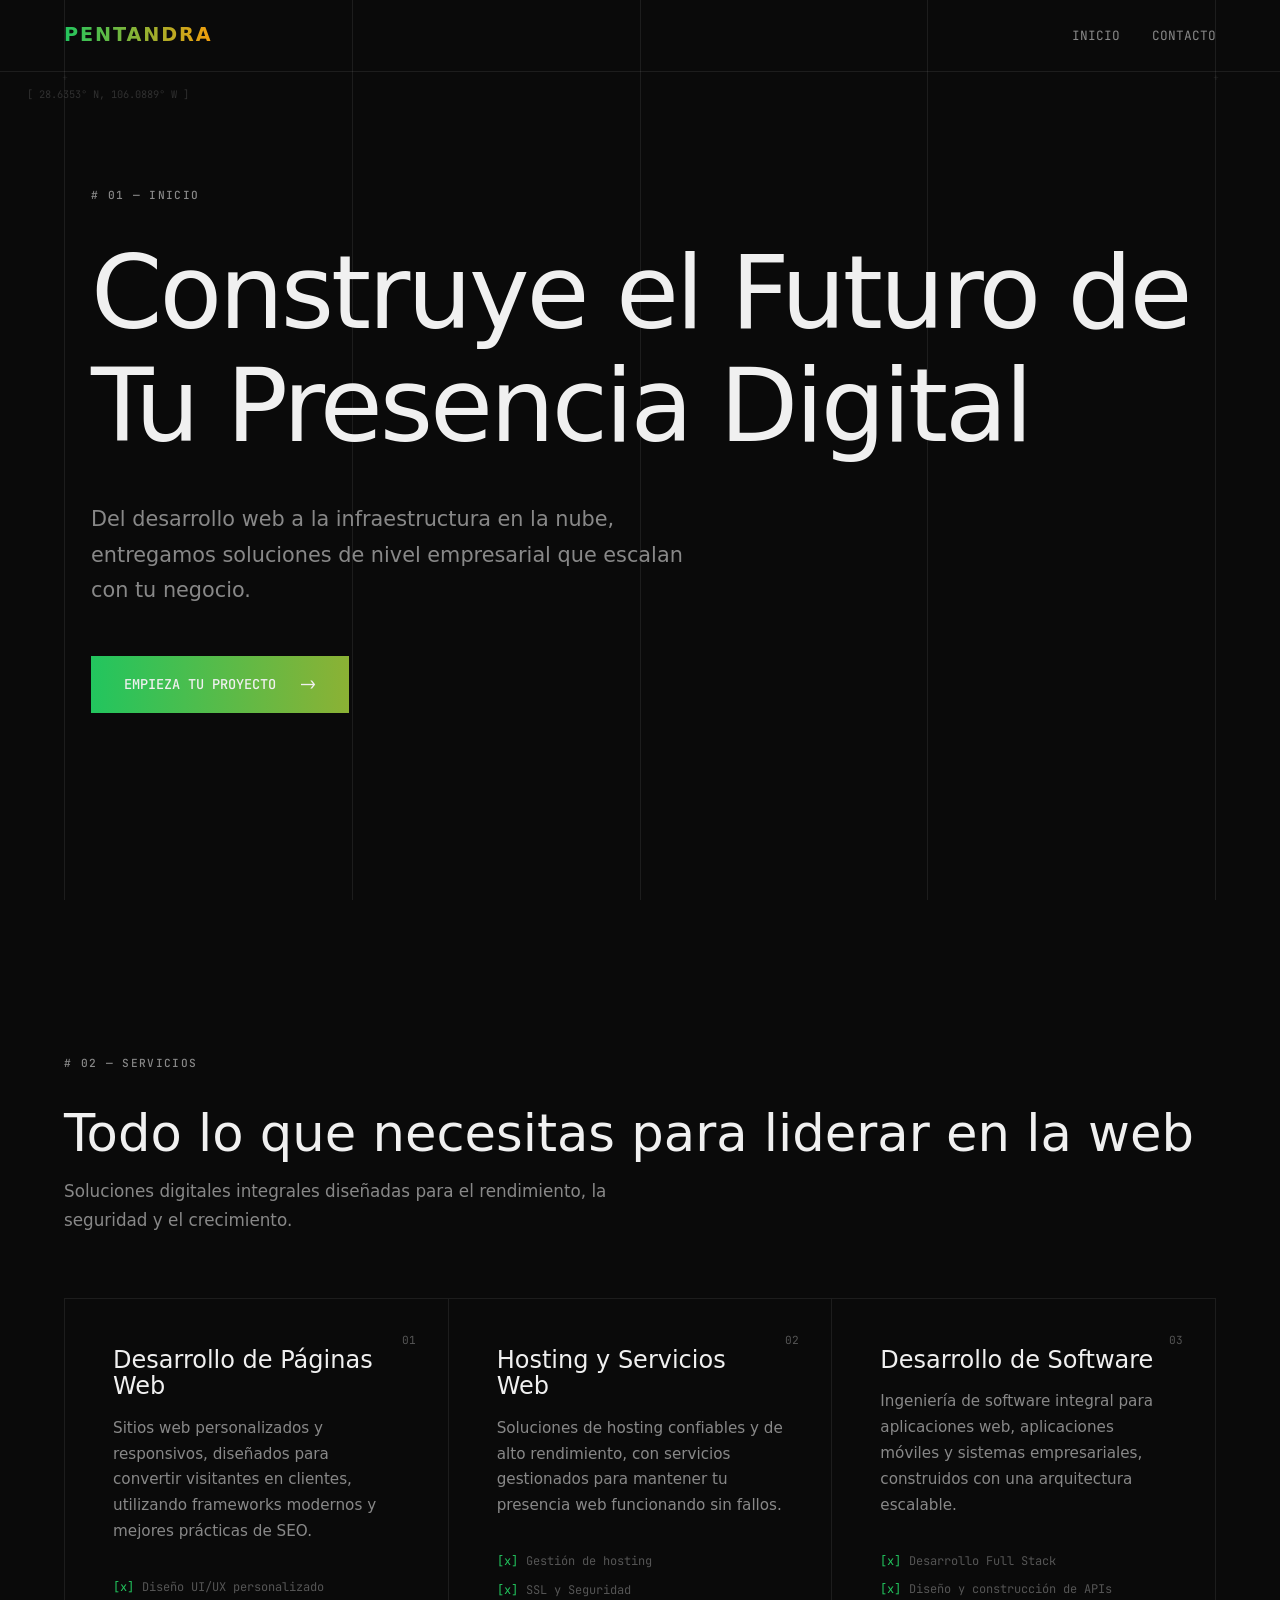
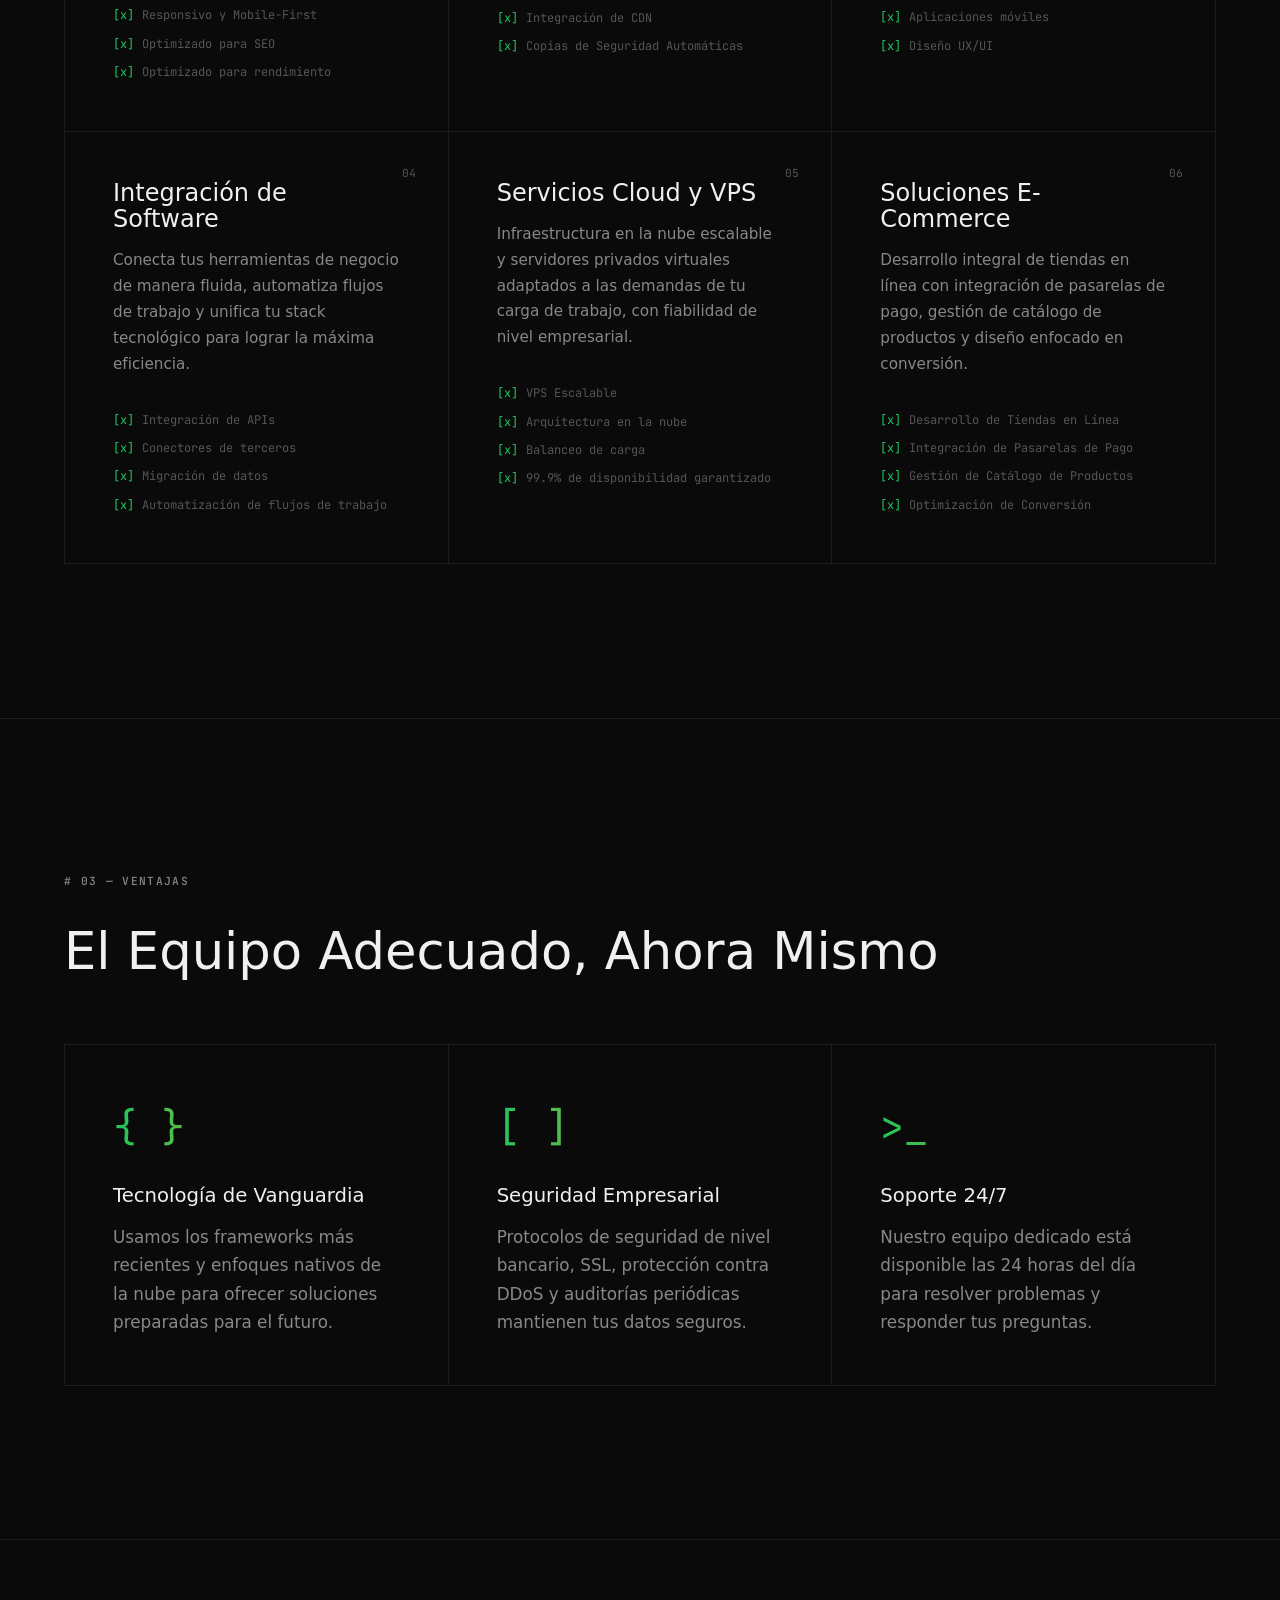
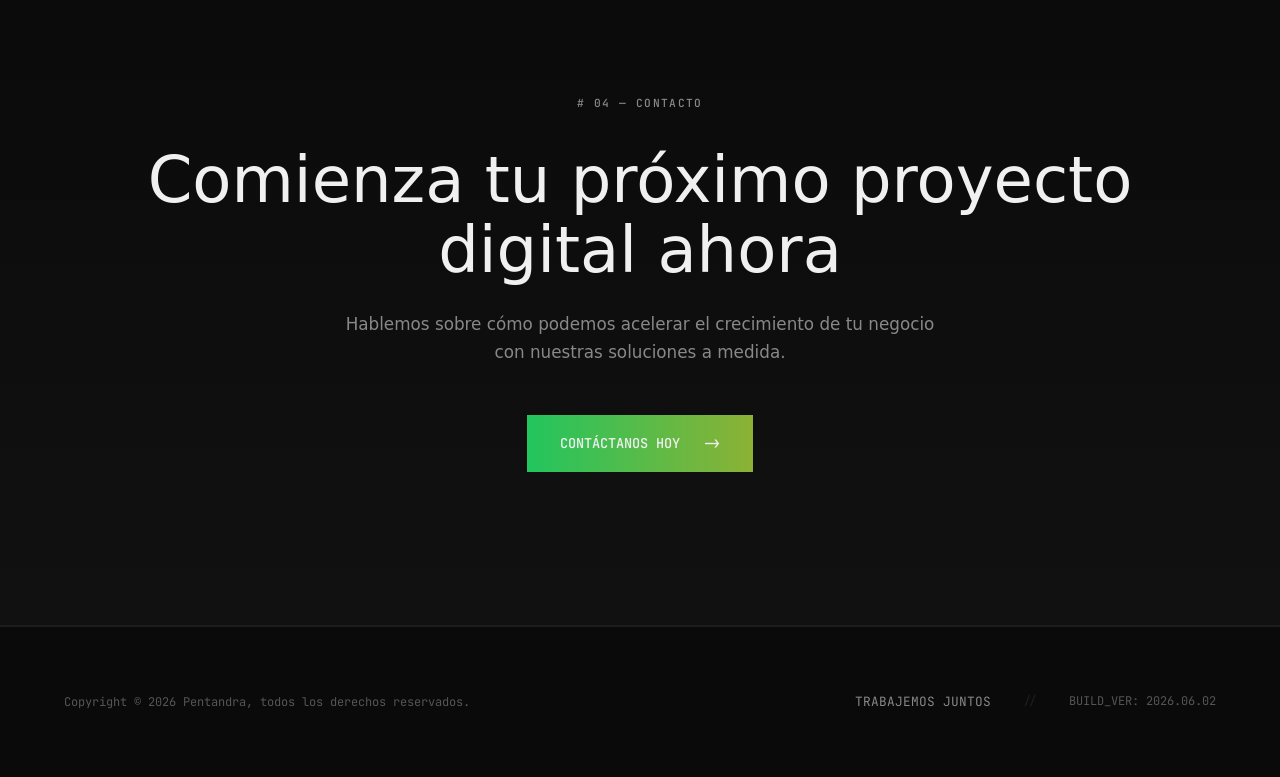
==== index.html @ 9a5f83a5 "Prueba gemini" ====
<!DOCTYPE html>
<html lang="es">
<head>
    <meta charset="UTF-8">
    <meta name="viewport" content="width=device-width, initial-scale=1.0">
    <meta name="description" content="Pentandra - Construye el futuro de tu presencia digital. Soluciones integrales de desarrollo web, hosting y servicios cloud.">
    <meta name="theme-color" content="#0a0a0a">
    <title>Pentandra | Construye el Futuro de Tu Presencia Digital</title>
    
    <!-- Preconnect to Font CDNs -->
    <link rel="preconnect" href="https://fonts.cdnfonts.com">
    <link rel="preconnect" href="https://fonts.googleapis.com">
    <link rel="preconnect" href="https://fonts.gstatic.com" crossorigin>
    
    <!-- Stylesheets -->
    <link rel="stylesheet" href="css/variables.css">
    <link rel="stylesheet" href="css/reset.css">
    <link rel="stylesheet" href="css/base.css">
    <link rel="stylesheet" href="css/layout.css">
    <link rel="stylesheet" href="css/components.css">
    <link rel="stylesheet" href="css/animations.css">
    
    <!-- Scripts -->
    <script src="js/main.js" defer></script>
</head>
<body>
    <nav class="navbar">
        <div class="container">
            <a href="index.html" class="logo text-gradient">PENTANDRA</a>
            <div class="nav-links">
                <a href="index.html" class="nav-link">Inicio</a>
                <a href="contacto.html" class="nav-link">Contacto</a>
            </div>
        </div>
    </nav>

    <main>
        <!-- HERO SECTION -->
        <section class="hero section" style="min-height: 100vh; display: flex; align-items: center; border-bottom: none; overflow: hidden;">
            <div class="grid-lines">
                <div class="grid-line-v"></div>
                <div class="grid-line-v"></div>
                <div class="grid-line-v"></div>
                <div class="grid-line-v"></div>
                <div class="grid-line-v"></div>
            </div>
            
            <div class="container" style="position: relative;">
                <!-- Decorative Coords -->
                <div class="font-mono" style="position: absolute; top: -100px; left: 0; font-size: 0.65rem; color: var(--color-text-tertiary); opacity: 0.5;">
                    [ 28.6353° N, 106.0889° W ]
                </div>

                <div data-animate>
                    <span class="eyebrow"># 01 — INICIO</span>
                    <h1 style="font-size: clamp(3rem, 8vw, 7rem); margin-bottom: 2.5rem; letter-spacing: -0.03em;">
                        Construye el Futuro de <br>Tu Presencia Digital
                    </h1>
                    <p style="font-size: clamp(1.1rem, 2vw, 1.3rem); max-width: 600px; margin-bottom: 3rem;">
                        Del desarrollo web a la infraestructura en la nube, entregamos soluciones de nivel empresarial que escalan con tu negocio.
                    </p>
                    <a href="contacto.html" class="btn btn-primary btn-animate">
                        Empieza tu proyecto &nbsp; ->
                    </a>
                </div>
            </div>

            <!-- Visual Decorative Grid Marks -->
            <div class="grid-cross" style="top: 72px; left: calc(var(--grid-padding) - 5px);"></div>
            <div class="grid-cross" style="top: 72px; right: calc(var(--grid-padding) - 5px);"></div>
        </section>

        <!-- SERVICES SECTION -->
        <section id="servicios" class="section">
            <div class="container">
                <div data-animate>
                    <span class="eyebrow"># 02 — SERVICIOS</span>
                    <div style="display: flex; flex-direction: column; gap: 1rem; margin-bottom: 4rem;">
                        <h2 style="font-size: clamp(2rem, 4vw, 3.5rem);">Todo lo que necesitas para liderar en la web</h2>
                        <p style="max-width: 600px;">Soluciones digitales integrales diseñadas para el rendimiento, la seguridad y el crecimiento.</p>
                    </div>
                </div>

                <div class="auto-grid" data-animate>
                    <!-- Service 1 -->
                    <article class="service-card">
                        <span class="service-num">01</span>
                        <h3>Desarrollo de Páginas Web</h3>
                        <p>Sitios web personalizados y responsivos, diseñados para convertir visitantes en clientes, utilizando frameworks modernos y mejores prácticas de SEO.</p>
                        <ul class="feature-list">
                            <li class="feature-item"><span>[x]</span> Diseño UI/UX personalizado</li>
                            <li class="feature-item"><span>[x]</span> Responsivo y Mobile-First</li>
                            <li class="feature-item"><span>[x]</span> Optimizado para SEO</li>
                            <li class="feature-item"><span>[x]</span> Optimizado para rendimiento</li>
                        </ul>
                    </article>

                    <!-- Service 2 -->
                    <article class="service-card">
                        <span class="service-num">02</span>
                        <h3>Hosting y Servicios Web</h3>
                        <p>Soluciones de hosting confiables y de alto rendimiento, con servicios gestionados para mantener tu presencia web funcionando sin fallos.</p>
                        <ul class="feature-list">
                            <li class="feature-item"><span>[x]</span> Gestión de hosting</li>
                            <li class="feature-item"><span>[x]</span> SSL y Seguridad</li>
                            <li class="feature-item"><span>[x]</span> Integración de CDN</li>
                            <li class="feature-item"><span>[x]</span> Copias de Seguridad Automáticas</li>
                        </ul>
                    </article>

                    <!-- Service 3 -->
                    <article class="service-card">
                        <span class="service-num">03</span>
                        <h3>Desarrollo de Software</h3>
                        <p>Ingeniería de software integral para aplicaciones web, aplicaciones móviles y sistemas empresariales, construidos con una arquitectura escalable.</p>
                        <ul class="feature-list">
                            <li class="feature-item"><span>[x]</span> Desarrollo Full Stack</li>
                            <li class="feature-item"><span>[x]</span> Diseño y construcción de APIs</li>
                            <li class="feature-item"><span>[x]</span> Aplicaciones móviles</li>
                            <li class="feature-item"><span>[x]</span> Diseño UX/UI</li>
                        </ul>
                    </article>

                    <!-- Service 4 -->
                    <article class="service-card">
                        <span class="service-num">04</span>
                        <h3>Integración de Software</h3>
                        <p>Conecta tus herramientas de negocio de manera fluida, automatiza flujos de trabajo y unifica tu stack tecnológico para lograr la máxima eficiencia.</p>
                        <ul class="feature-list">
                            <li class="feature-item"><span>[x]</span> Integración de APIs</li>
                            <li class="feature-item"><span>[x]</span> Conectores de terceros</li>
                            <li class="feature-item"><span>[x]</span> Migración de datos</li>
                            <li class="feature-item"><span>[x]</span> Automatización de flujos de trabajo</li>
                        </ul>
                    </article>

                    <!-- Service 5 -->
                    <article class="service-card">
                        <span class="service-num">05</span>
                        <h3>Servicios Cloud y VPS</h3>
                        <p>Infraestructura en la nube escalable y servidores privados virtuales adaptados a las demandas de tu carga de trabajo, con fiabilidad de nivel empresarial.</p>
                        <ul class="feature-list">
                            <li class="feature-item"><span>[x]</span> VPS Escalable</li>
                            <li class="feature-item"><span>[x]</span> Arquitectura en la nube</li>
                            <li class="feature-item"><span>[x]</span> Balanceo de carga</li>
                            <li class="feature-item"><span>[x]</span> 99.9% de disponibilidad garantizado</li>
                        </ul>
                    </article>

                    <!-- Service 6 -->
                    <article class="service-card">
                        <span class="service-num">06</span>
                        <h3>Soluciones E-Commerce</h3>
                        <p>Desarrollo integral de tiendas en línea con integración de pasarelas de pago, gestión de catálogo de productos y diseño enfocado en conversión.</p>
                        <ul class="feature-list">
                            <li class="feature-item"><span>[x]</span> Desarrollo de Tiendas en Línea</li>
                            <li class="feature-item"><span>[x]</span> Integración de Pasarelas de Pago</li>
                            <li class="feature-item"><span>[x]</span> Gestión de Catálogo de Productos</li>
                            <li class="feature-item"><span>[x]</span> Optimización de Conversión</li>
                        </ul>
                    </article>
                </div>
            </div>
        </section>

        <!-- WHY PENTANDRA SECTION -->
        <section class="section">
            <div class="container">
                <div data-animate>
                    <span class="eyebrow"># 03 — VENTAJAS</span>
                    <h2 style="font-size: clamp(2rem, 4vw, 3.5rem); margin-bottom: 4rem;">El Equipo Adecuado, Ahora Mismo</h2>
                </div>

                <div class="auto-grid" style="grid-template-columns: repeat(auto-fit, minmax(min(100%, 350px), 1fr));" data-animate>
                    <div style="padding: 3rem;">
                        <div class="font-mono text-gradient" style="font-size: 2.5rem; margin-bottom: 1.5rem;">{ }</div>
                        <h3 style="margin-bottom: 1rem;">Tecnología de Vanguardia</h3>
                        <p>Usamos los frameworks más recientes y enfoques nativos de la nube para ofrecer soluciones preparadas para el futuro.</p>
                    </div>
                    <div style="padding: 3rem;">
                        <div class="font-mono text-gradient" style="font-size: 2.5rem; margin-bottom: 1.5rem;">[ ]</div>
                        <h3 style="margin-bottom: 1rem;">Seguridad Empresarial</h3>
                        <p>Protocolos de seguridad de nivel bancario, SSL, protección contra DDoS y auditorías periódicas mantienen tus datos seguros.</p>
                    </div>
                    <div style="padding: 3rem;">
                        <div class="font-mono text-gradient" style="font-size: 2.5rem; margin-bottom: 1.5rem;">>_</div>
                        <h3 style="margin-bottom: 1rem;">Soporte 24/7</h3>
                        <p>Nuestro equipo dedicado está disponible las 24 horas del día para resolver problemas y responder tus preguntas.</p>
                    </div>
                </div>
            </div>
        </section>

        <!-- FINAL CTA SECTION -->
        <section class="section" style="text-align: center; background: linear-gradient(to bottom, var(--color-bg), var(--color-bg-secondary));">
            <div class="container">
                <div data-animate>
                    <span class="eyebrow"># 04 — CONTACTO</span>
                    <h2 style="font-size: clamp(2rem, 5vw, 4.5rem); margin-bottom: 1.5rem;">Comienza tu próximo proyecto digital ahora</h2>
                    <p style="max-width: 600px; margin: 0 auto 3rem;">Hablemos sobre cómo podemos acelerar el crecimiento de tu negocio con nuestras soluciones a medida.</p>
                    <a href="contacto.html" class="btn btn-primary btn-animate">
                        Contáctanos hoy &nbsp; ->
                    </a>
                </div>
            </div>
        </section>
    </main>

    <footer class="footer">
        <div class="container">
            <div class="footer-content">
                <div>Copyright © 2026 Pentandra, todos los derechos reservados.</div>
                <div style="display: flex; gap: 2rem;">
                    <a href="contacto.html" class="nav-link">Trabajemos Juntos</a>
                    <span class="font-mono" style="opacity: 0.3;">//</span>
                    <span class="font-mono">BUILD_VER: 2026.06.02</span>
                </div>
            </div>
        </div>
    </footer>
</body>
</html>
---- css/variables.css ----
:root {
  /* Colors */
  --color-bg: #0a0a0a;
  --color-bg-secondary: #111111;
  --color-bg-card: #0f0f0f;
  --color-border: rgba(255, 255, 255, 0.08);
  --color-border-hover: rgba(255, 255, 255, 0.15);
  --color-text: #f0f0f0;
  --color-text-secondary: #888888;
  --color-text-tertiary: #555555;
  --color-accent-start: #22c55e;
  --color-accent-end: #f59e0b;
  
  /* Typography */
  --font-sans: 'Everett', ui-sans-serif, system-ui, sans-serif;
  --font-mono: 'JetBrains Mono', 'Courier New', monospace;
  
  /* Spacing */
  --space-section: clamp(80px, 12vw, 160px);
  --space-gap: clamp(16px, 3vw, 32px);
  
  /* Grid */
  --grid-line: 1px solid var(--color-border);
  --grid-max: 1280px;
  --grid-padding: clamp(20px, 5vw, 80px);
  
  /* Transitions */
  --transition-fast: 150ms ease;
  --transition-base: 300ms ease;

  /* Z-index */
  --z-nav: 1000;
  --z-overlay: 100;
}
---- css/base.css ----
@import url('https://fonts.cdnfonts.com/css/everett');
@import url('https://fonts.googleapis.com/css2?family=JetBrains+Mono:wght@400;500&display=swap');

body {
  background-color: var(--color-bg);
  color: var(--color-text);
  font-family: var(--font-sans);
  font-size: clamp(0.9rem, 1.5vw, 1.05rem);
  line-height: 1.7;
  overflow-x: hidden;
}

h1, h2, h3, h4 {
  color: var(--color-text);
  font-weight: 500;
  line-height: 1.1;
}

p {
  color: var(--color-text-secondary);
}

.font-mono {
  font-family: var(--font-mono);
}

.text-gradient {
  background: linear-gradient(to right, var(--color-accent-start), var(--color-accent-end));
  -webkit-background-clip: text;
  -webkit-text-fill-color: transparent;
  background-clip: text;
}

/* Custom Selection */
::selection {
  background-color: var(--color-accent-start);
  color: var(--color-bg);
}

/* Scrollbar */
::-webkit-scrollbar {
  width: 6px;
}

::-webkit-scrollbar-track {
  background: var(--color-bg);
}

::-webkit-scrollbar-thumb {
  background: var(--color-border);
}

::-webkit-scrollbar-thumb:hover {
  background: var(--color-text-tertiary);
}
---- css/layout.css ----
.container {
  max-width: var(--grid-max);
  margin: 0 auto;
  padding: 0 var(--grid-padding);
  position: relative;
}

.section {
  padding: var(--space-section) 0;
  border-bottom: var(--grid-line);
}

/* Grid System */
.grid-lines {
  position: absolute;
  top: 0;
  left: 0;
  right: 0;
  bottom: 0;
  pointer-events: none;
  z-index: -1;
  display: flex;
  justify-content: space-between;
  padding: 0 var(--grid-padding);
}

.grid-line-v {
  width: 1px;
  height: 100%;
  background: var(--color-border);
}

.grid-cross {
  position: absolute;
  width: 11px;
  height: 11px;
  color: var(--color-border);
  font-family: var(--font-mono);
  font-size: 10px;
  display: flex;
  align-items: center;
  justify-content: center;
}

.grid-cross::before {
  content: '+';
}

/* Utility Layouts */
.flex-between {
  display: flex;
  justify-content: space-between;
  align-items: center;
}

.stack {
  display: flex;
  flex-direction: column;
}

.eyebrow {
  display: block;
  font-family: var(--font-mono);
  font-size: 0.7rem;
  font-weight: 500;
  letter-spacing: 0.12em;
  text-transform: uppercase;
  color: var(--color-text-secondary);
  margin-bottom: 2rem;
}

/* Responsive Grid Helpers */
.auto-grid {
  display: grid;
  grid-template-columns: repeat(auto-fit, minmax(min(100%, 300px), 1fr));
  border-left: var(--grid-line);
  border-top: var(--grid-line);
}

.auto-grid > * {
  border-right: var(--grid-line);
  border-bottom: var(--grid-line);
}
---- css/components.css ----
/* Navbar */
.navbar {
  position: fixed;
  top: 0;
  left: 0;
  right: 0;
  height: 72px;
  z-index: var(--z-nav);
  border-bottom: var(--grid-line);
  transition: var(--transition-base);
}

.navbar.scrolled {
  background: rgba(10, 10, 10, 0.85);
  backdrop-filter: blur(16px);
  -webkit-backdrop-filter: blur(16px);
  height: 64px;
}

.navbar .container {
  height: 100%;
  display: flex;
  justify-content: space-between;
  align-items: center;
}

.logo {
  font-family: var(--font-sans);
  font-weight: 700;
  letter-spacing: 0.1em;
  font-size: 1.2rem;
}

.nav-links {
  display: flex;
  gap: 2rem;
}

.nav-link {
  font-family: var(--font-mono);
  font-size: 0.8rem;
  text-transform: uppercase;
  color: var(--color-text-secondary);
  transition: var(--transition-fast);
}

.nav-link:hover {
  color: var(--color-text);
}

/* Buttons */
.btn {
  display: inline-flex;
  align-items: center;
  justify-content: center;
  padding: 1rem 2rem;
  font-family: var(--font-mono);
  font-size: 0.85rem;
  font-weight: 500;
  text-transform: uppercase;
  transition: var(--transition-base);
  position: relative;
  z-index: 1;
}

.btn-primary {
  color: var(--color-text);
  background: var(--color-bg);
  border: 1px solid transparent;
}

.btn-primary::before {
  content: '';
  position: absolute;
  inset: -1px;
  background: linear-gradient(to right, var(--color-accent-start), var(--color-accent-end));
  z-index: -1;
  transition: opacity var(--transition-base);
}

.btn-primary:hover::before {
  opacity: 0.8;
}

/* Service Cards */
.service-card {
  padding: 3rem;
  position: relative;
  transition: var(--transition-base);
  background: var(--color-bg);
}

.service-card:hover {
  background: var(--color-bg-card);
  transform: translateY(-4px);
  border-color: var(--color-border-hover);
}

.service-num {
  position: absolute;
  top: 2rem;
  right: 2rem;
  font-family: var(--font-mono);
  font-size: 0.7rem;
  color: var(--color-text-tertiary);
}

.service-card h3 {
  margin-bottom: 1rem;
  font-size: 1.5rem;
}

.service-card p {
  margin-bottom: 2rem;
  font-size: 0.95rem;
}

.feature-list {
  display: flex;
  flex-direction: column;
  gap: 0.5rem;
}

.feature-item {
  font-family: var(--font-mono);
  font-size: 0.75rem;
  color: var(--color-text-tertiary);
  display: flex;
  gap: 0.5rem;
}

.feature-item span {
  color: var(--color-accent-start);
}

/* Form Elements */
.form-group {
  margin-bottom: 2rem;
}

.form-label {
  display: block;
  font-family: var(--font-mono);
  font-size: 0.7rem;
  text-transform: uppercase;
  color: var(--color-text-tertiary);
  margin-bottom: 0.75rem;
}

.form-control {
  width: 100%;
  padding: 1rem;
  background: transparent;
  border: var(--grid-line);
  color: var(--color-text);
  transition: var(--transition-base);
}

.form-control:focus {
  outline: none;
  border-color: var(--color-accent-start);
}

textarea.form-control {
  min-height: 150px;
  resize: vertical;
}

/* Footer */
.footer {
  padding: 4rem 0;
  border-top: var(--grid-line);
}

.footer-content {
  display: flex;
  justify-content: space-between;
  align-items: center;
  font-family: var(--font-mono);
  font-size: 0.75rem;
  color: var(--color-text-tertiary);
}

@media (max-width: 768px) {
  .navbar { height: 60px; }
  .nav-links { gap: 1rem; }
  .service-card { padding: 2rem; }
  .footer-content { flex-direction: column; gap: 1rem; text-align: center; }
}
---- css/animations.css ----
[data-animate] {
  opacity: 0;
  transform: translateY(20px);
  transition: opacity 0.8s cubic-bezier(0.16, 1, 0.3, 1), transform 0.8s cubic-bezier(0.16, 1, 0.3, 1);
  will-change: opacity, transform;
}

[data-animate].is-visible {
  opacity: 1;
  transform: translateY(0);
}

/* Stagger Delays */
[data-delay="1"] { transition-delay: 0.1s; }
[data-delay="2"] { transition-delay: 0.2s; }
[data-delay="3"] { transition-delay: 0.3s; }
[data-delay="4"] { transition-delay: 0.4s; }
[data-delay="5"] { transition-delay: 0.5s; }
[data-delay="6"] { transition-delay: 0.6s; }

/* Gradient Button Animation */
@keyframes gradient-move {
  0% { background-position: 0% 50%; }
  50% { background-position: 100% 50%; }
  100% { background-position: 0% 50%; }
}

.btn-animate::before {
  background-size: 200% 200%;
  animation: gradient-move 5s linear infinite;
}

/* Hover reveal effect */
.reveal-text {
  overflow: hidden;
}

.reveal-text span {
  display: inline-block;
  transform: translateY(100%);
  transition: transform 0.8s cubic-bezier(0.16, 1, 0.3, 1);
}

.is-visible .reveal-text span {
  transform: translateY(0);
}
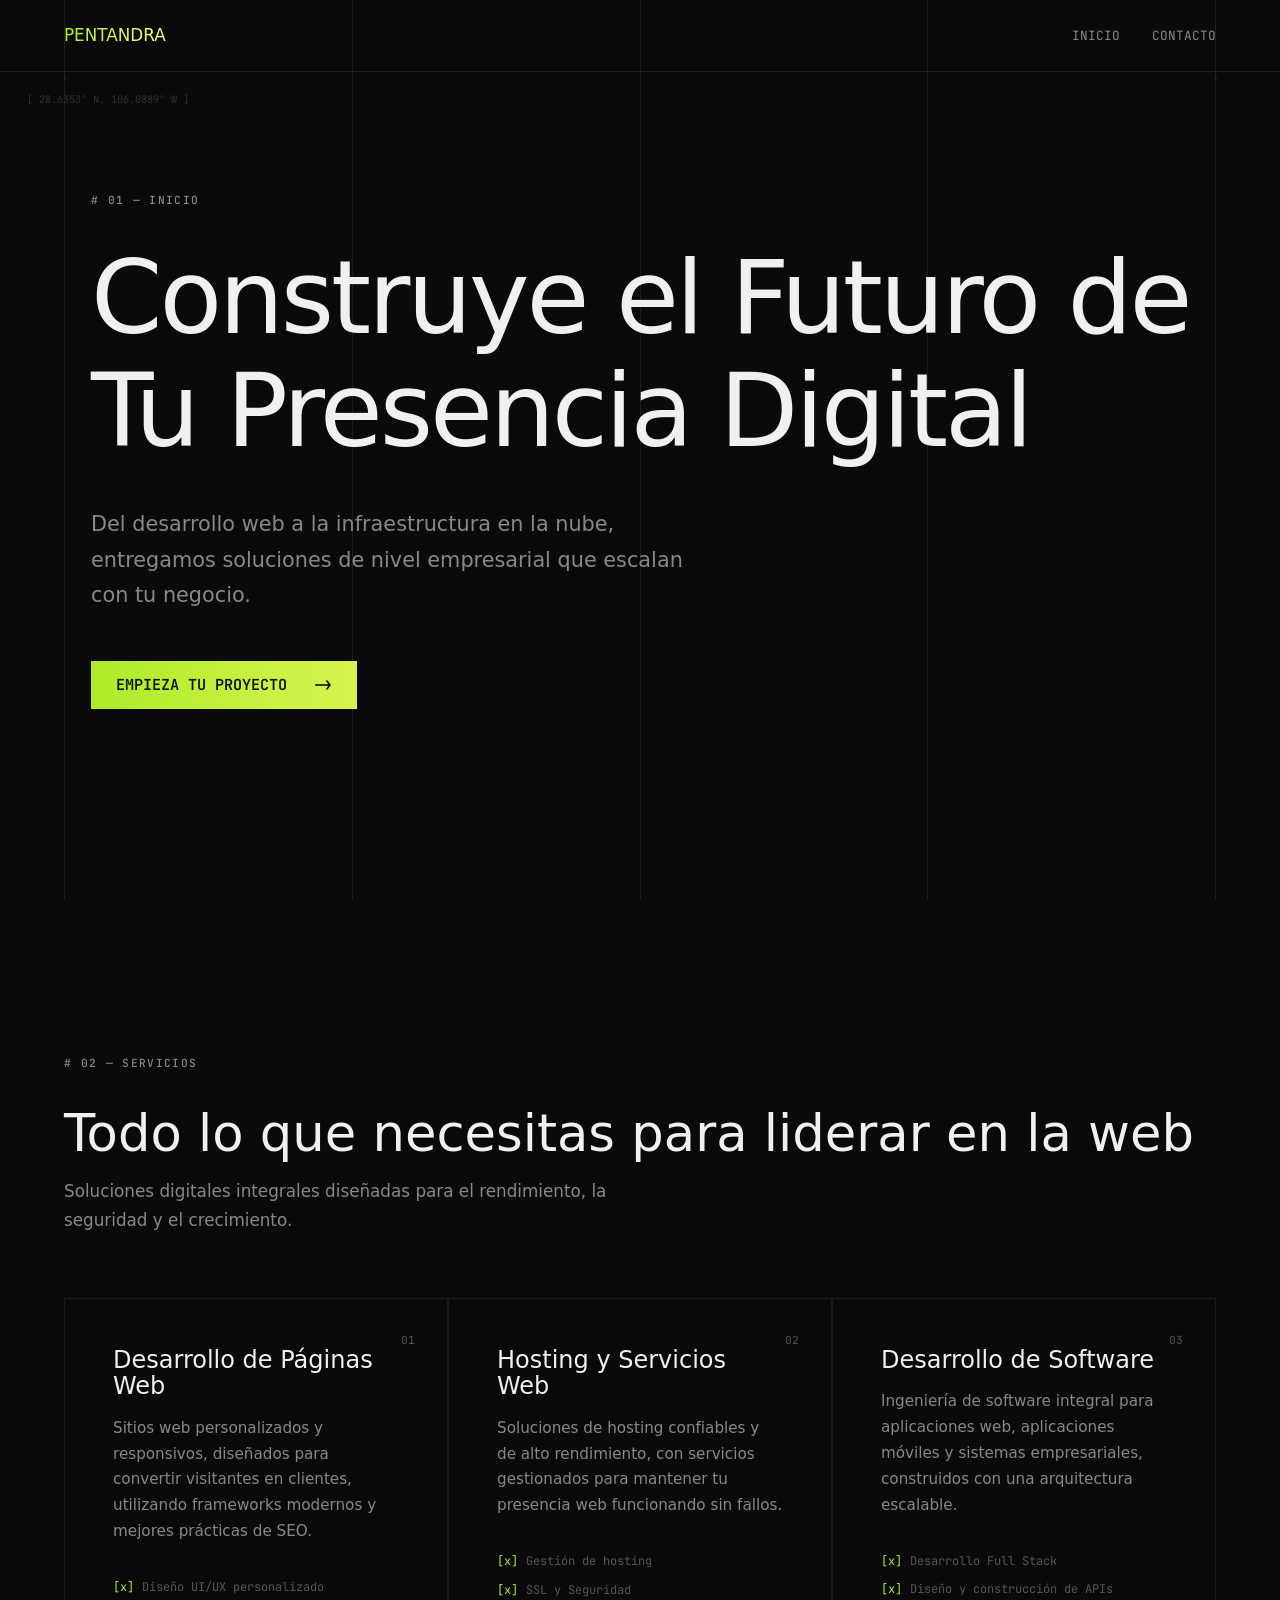
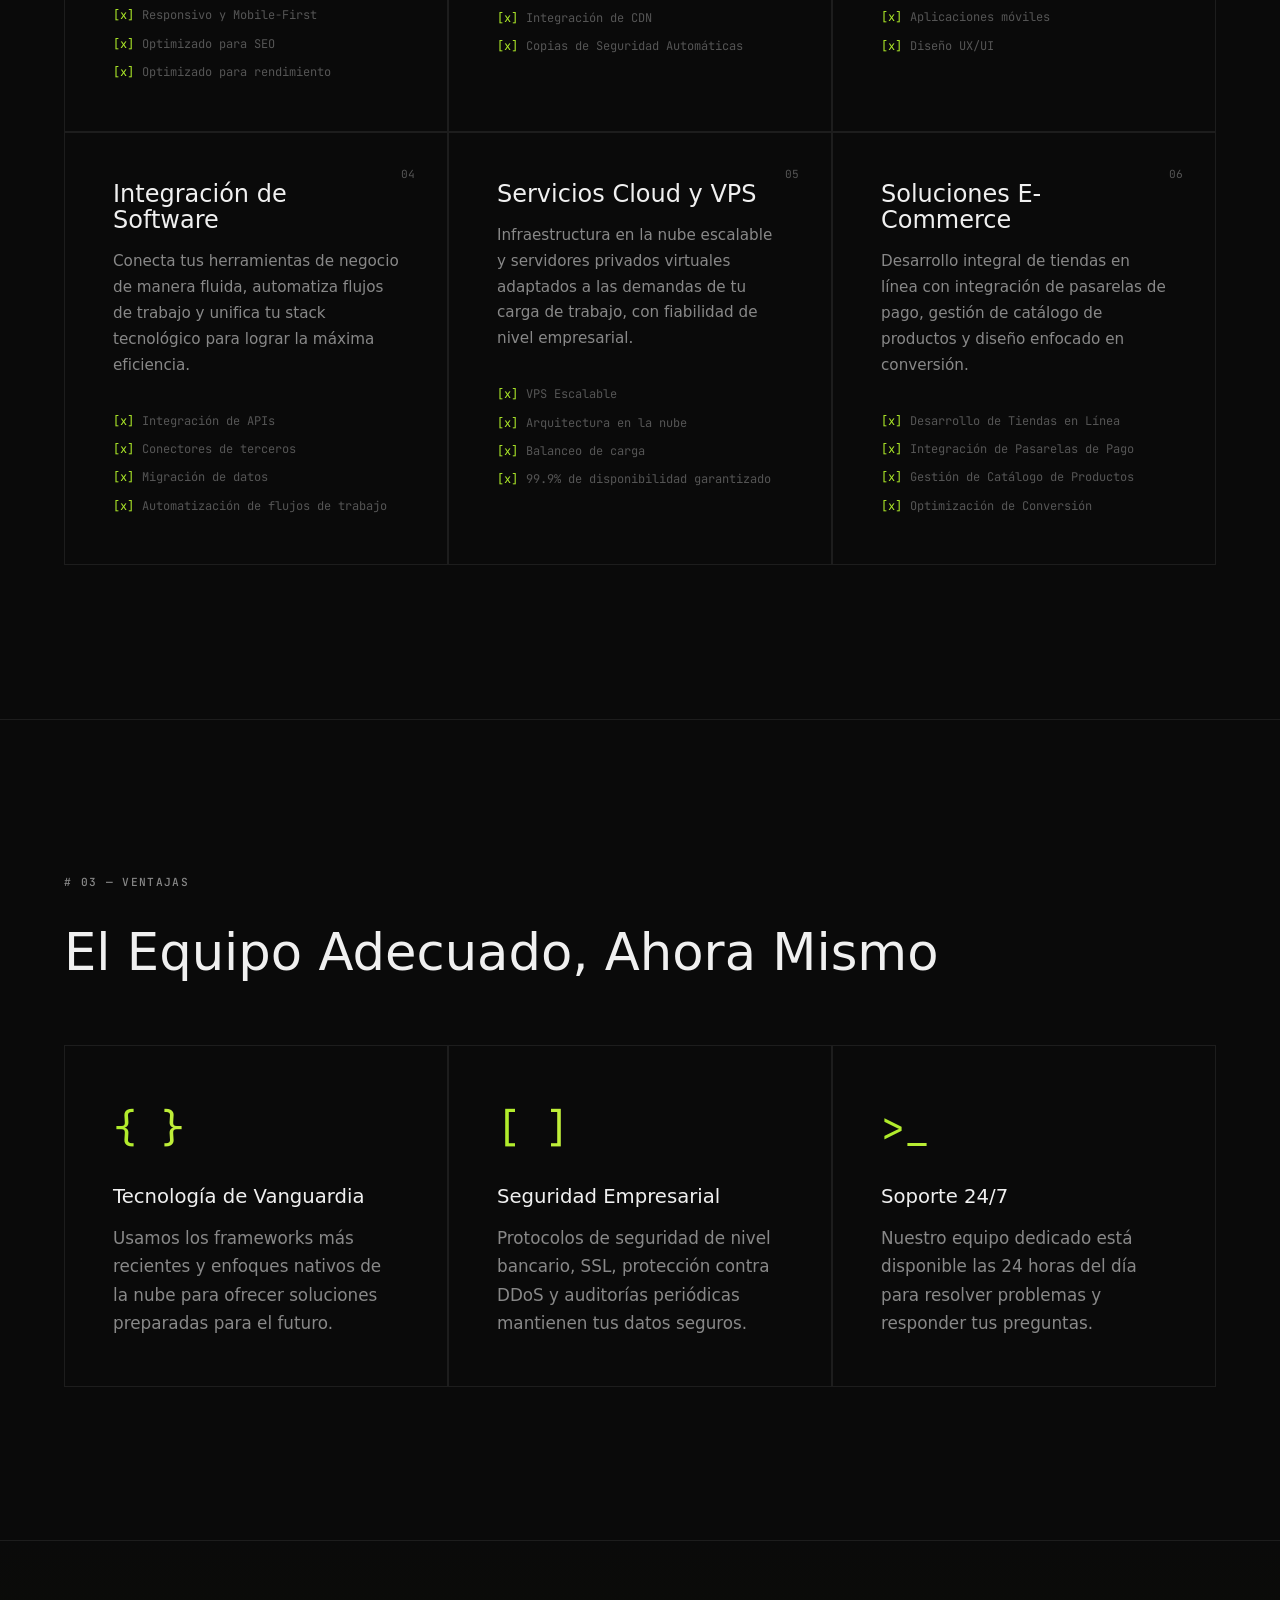
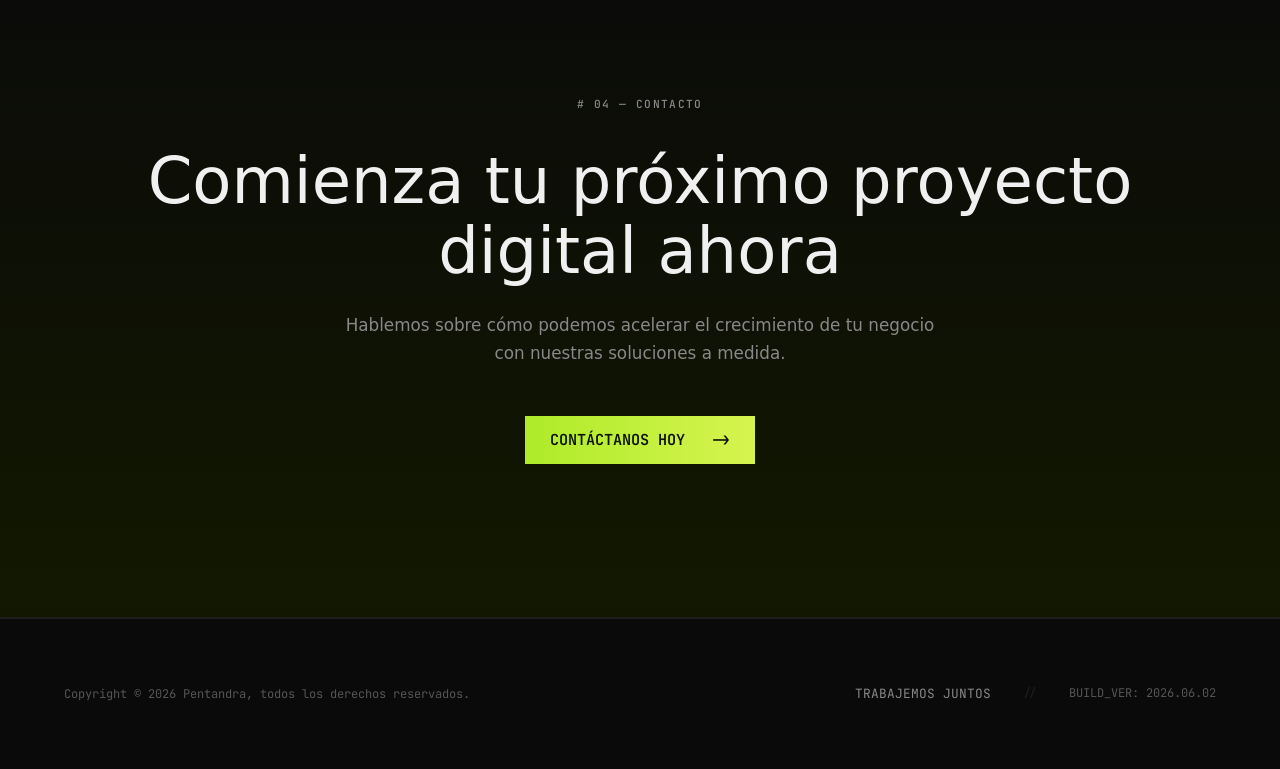
==== commit 50b30e81: "Primeros cambios y correcciones" ====
--- a/index.html
+++ b/index.html
@@ -4,9 +4,13 @@
     <meta charset="UTF-8">
     <meta name="viewport" content="width=device-width, initial-scale=1.0">
     <meta name="description" content="Pentandra - Construye el futuro de tu presencia digital. Soluciones integrales de desarrollo web, hosting y servicios cloud.">
-    <meta name="theme-color" content="#0a0a0a">
+    <meta name="theme-color" content="#0E1400">
     <title>Pentandra | Construye el Futuro de Tu Presencia Digital</title>
     
+    <!-- Favicons -->
+    <link rel="icon" type="image/png" href="images/favicon.png">
+    <link rel="icon" type="image/x-icon" href="images/favicon.ico">
+
     <!-- Preconnect to Font CDNs -->
     <link rel="preconnect" href="https://fonts.cdnfonts.com">
     <link rel="preconnect" href="https://fonts.googleapis.com">
--- a/css/variables.css
+++ b/css/variables.css
@@ -1,15 +1,15 @@
 :root {
   /* Colors */
   --color-bg: #0a0a0a;
-  --color-bg-secondary: #111111;
-  --color-bg-card: #0f0f0f;
+  --color-bg-secondary: #121800;
+  --color-bg-card: #181818;
   --color-border: rgba(255, 255, 255, 0.08);
   --color-border-hover: rgba(255, 255, 255, 0.15);
   --color-text: #f0f0f0;
   --color-text-secondary: #888888;
   --color-text-tertiary: #555555;
-  --color-accent-start: #22c55e;
-  --color-accent-end: #f59e0b;
+  --color-accent-start: #AEEB29;
+  --color-accent-end: #FFFD75;
   
   /* Typography */
   --font-sans: 'Everett', ui-sans-serif, system-ui, sans-serif;
--- a/css/layout.css
+++ b/css/layout.css
@@ -73,11 +73,11 @@
 .auto-grid {
   display: grid;
   grid-template-columns: repeat(auto-fit, minmax(min(100%, 300px), 1fr));
-  border-left: var(--grid-line);
-  border-top: var(--grid-line);
 }
 
 .auto-grid > * {
   border-right: var(--grid-line);
   border-bottom: var(--grid-line);
+  border-top: var(--grid-line);
+  border-left: var(--grid-line);
 }
--- a/css/components.css
+++ b/css/components.css
@@ -24,11 +24,10 @@
   align-items: center;
 }
 
-.logo {
-  font-family: var(--font-sans);
-  font-weight: 700;
-  letter-spacing: 0.1em;
-  font-size: 1.2rem;
+.navbar__logo-img {
+  height: 36px;
+  width: auto;
+  display: block;
 }
 
 .nav-links {
@@ -53,9 +52,9 @@
   display: inline-flex;
   align-items: center;
   justify-content: center;
-  padding: 1rem 2rem;
-  font-family: var(--font-mono);
-  font-size: 0.85rem;
+  padding: 10px 24px;
+  font-family: var(--font-mono);
+  font-size: 0.95rem;
   font-weight: 500;
   text-transform: uppercase;
   transition: var(--transition-base);
@@ -64,7 +63,8 @@
 }
 
 .btn-primary {
-  color: var(--color-text);
+  color: #0E1400;
+  font-weight: 600;
   background: var(--color-bg);
   border: 1px solid transparent;
 }
@@ -96,6 +96,17 @@
   border-color: var(--color-border-hover);
 }
 
+/* Advantage Cards */
+.advantage-card {
+  padding: 3rem;
+  border: 1px solid var(--color-border);
+  transition: var(--transition-base);
+}
+
+.advantage-card:hover {
+  border-color: var(--color-border-hover);
+}
+
 .service-num {
   position: absolute;
   top: 2rem;
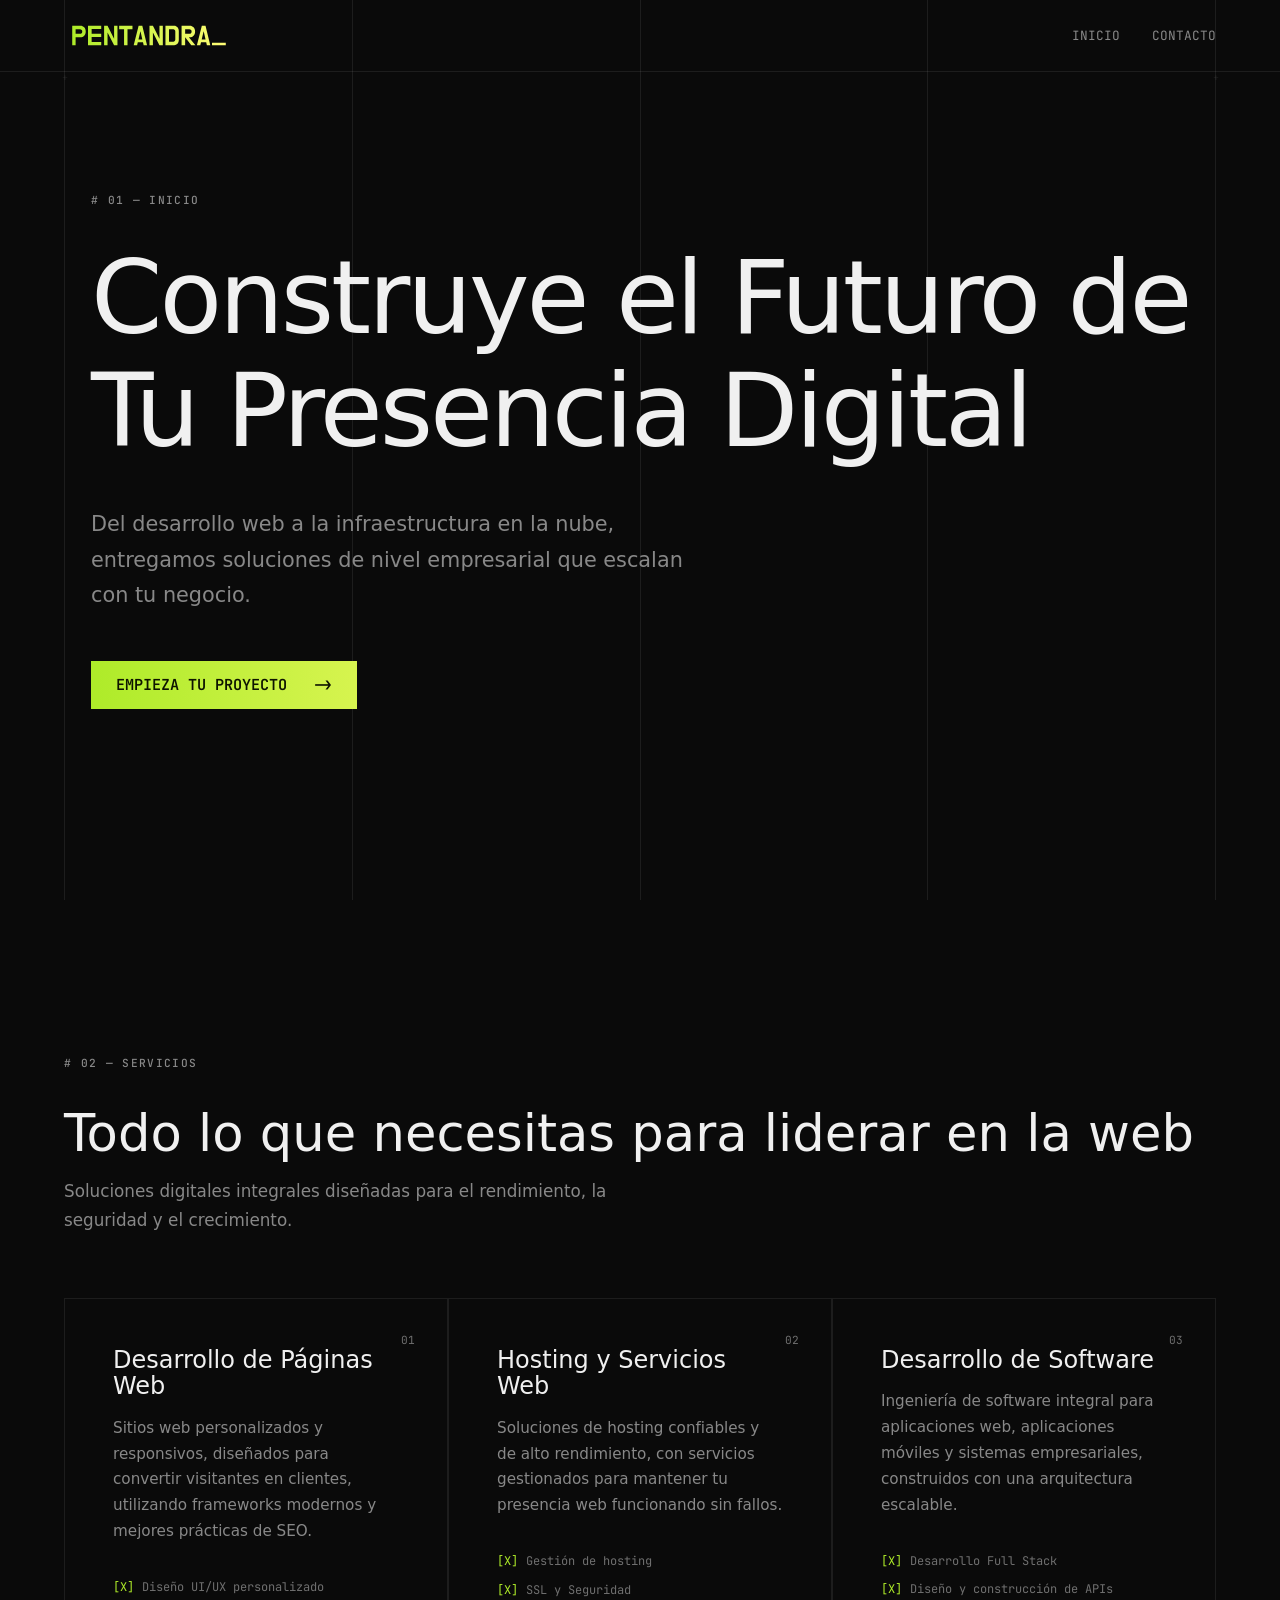
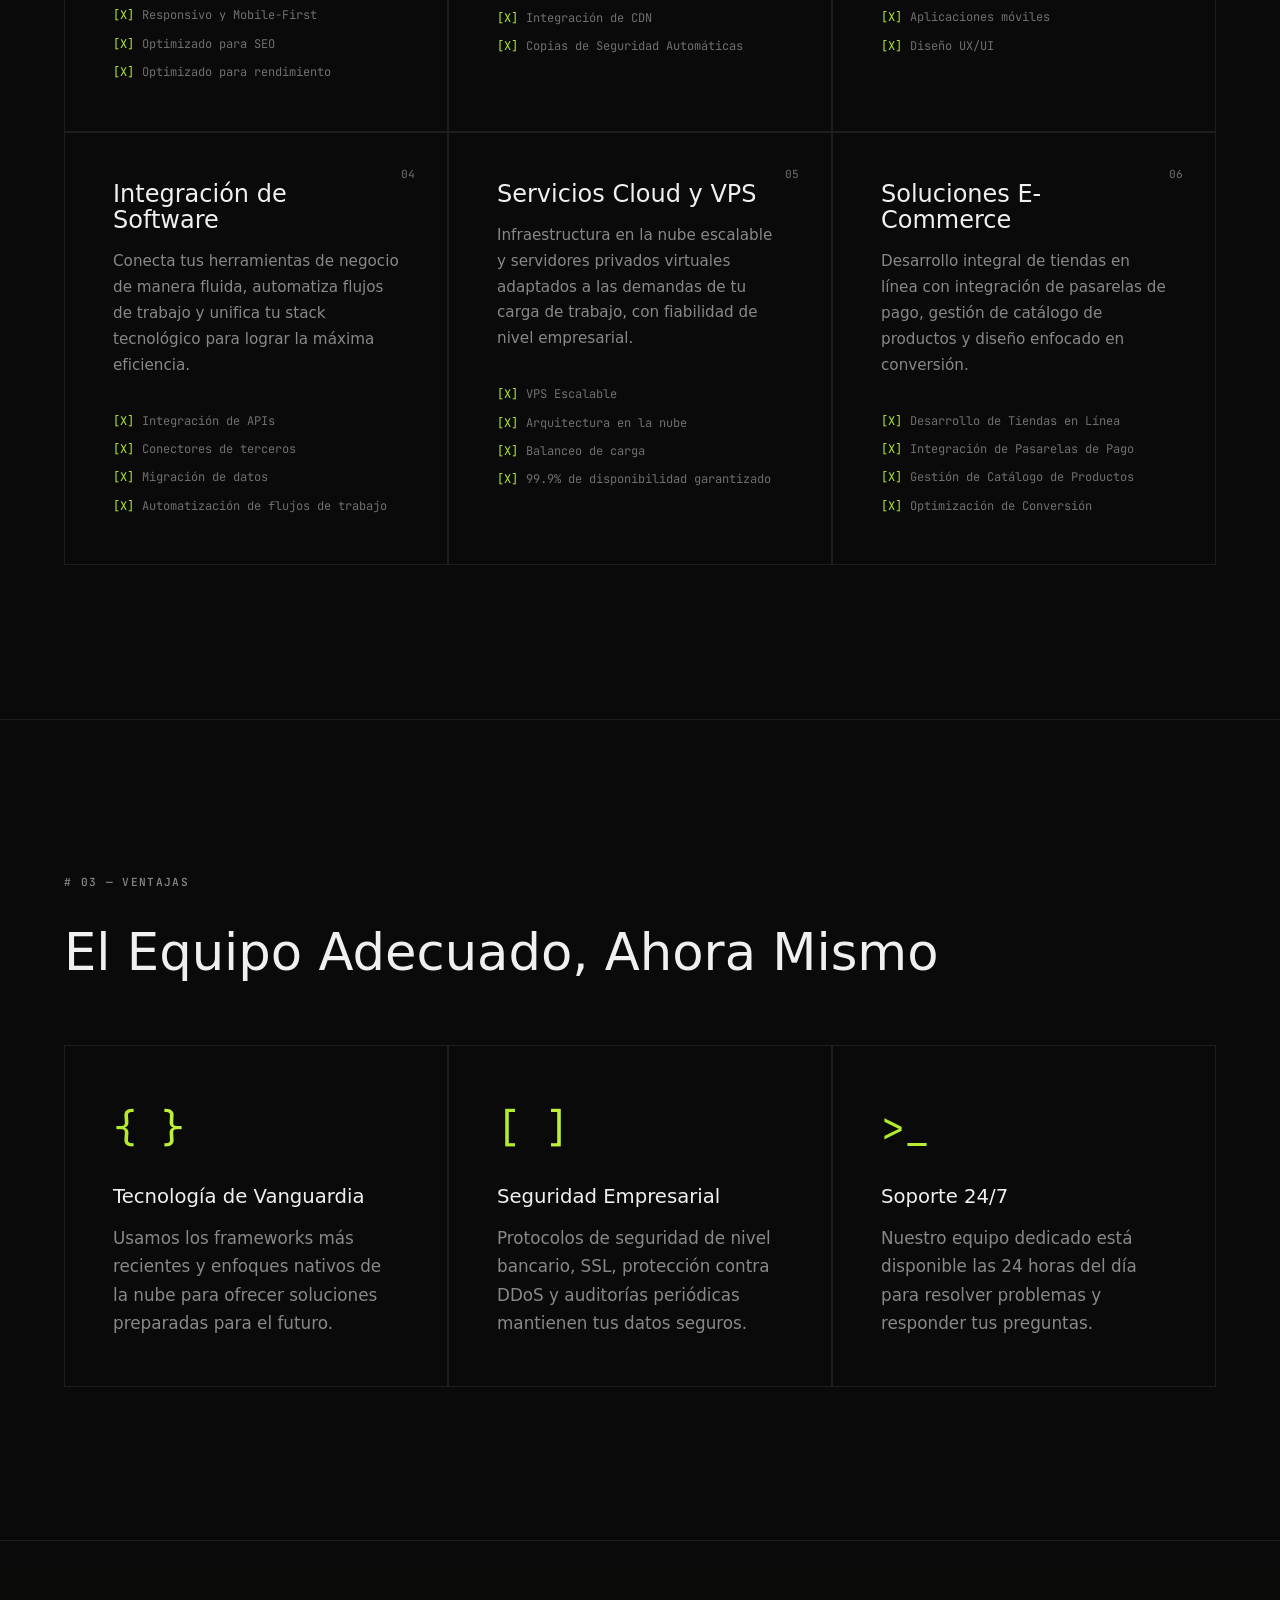
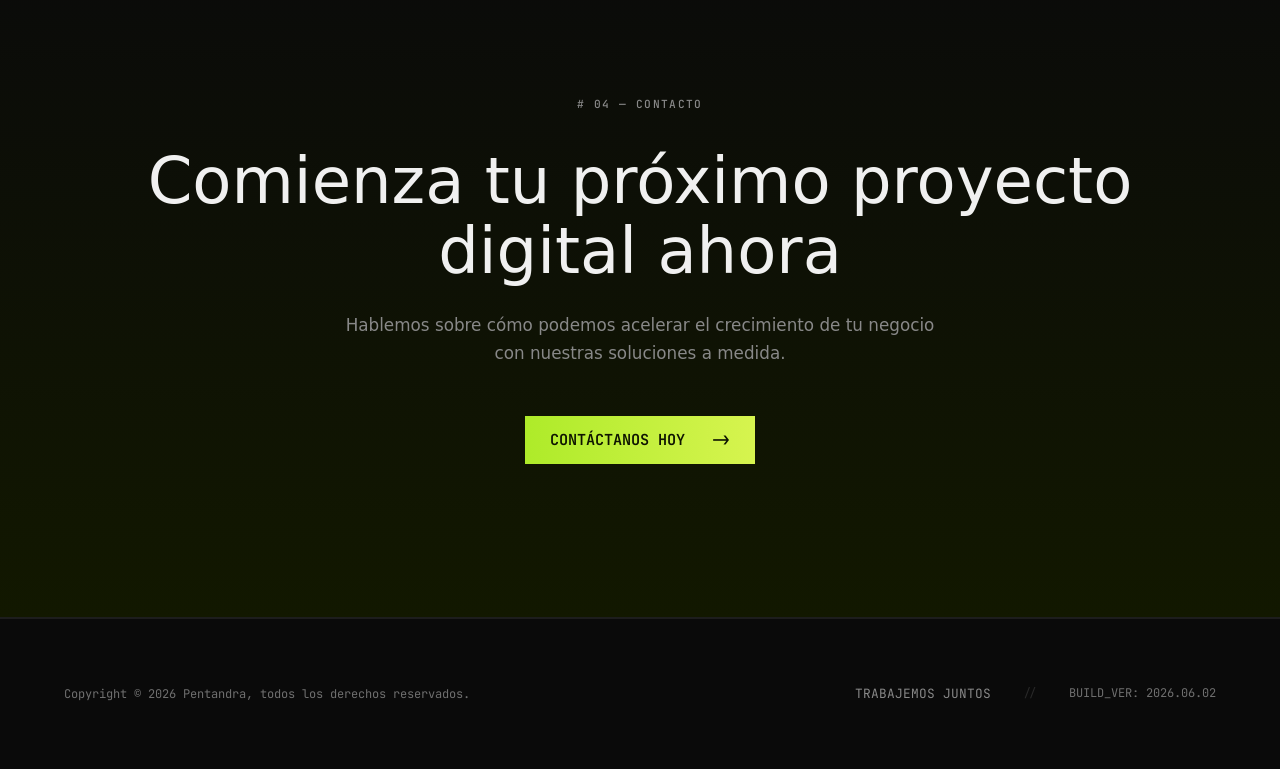
==== commit cc189890: "Ajustes diseño header y forms" ====
--- a/index.html
+++ b/index.html
@@ -5,11 +5,12 @@
     <meta name="viewport" content="width=device-width, initial-scale=1.0">
     <meta name="description" content="Pentandra - Construye el futuro de tu presencia digital. Soluciones integrales de desarrollo web, hosting y servicios cloud.">
     <meta name="theme-color" content="#0E1400">
-    <title>Pentandra | Construye el Futuro de Tu Presencia Digital</title>
+    <title>Pentandra</title>
     
     <!-- Favicons -->
     <link rel="icon" type="image/png" href="images/favicon.png">
     <link rel="icon" type="image/x-icon" href="images/favicon.ico">
+    <link rel="icon" type="image/svg+xml" href="images/favicon.svg">
 
     <!-- Preconnect to Font CDNs -->
     <link rel="preconnect" href="https://fonts.cdnfonts.com">
@@ -30,7 +31,12 @@
 <body>
     <nav class="navbar">
         <div class="container">
-            <a href="index.html" class="logo text-gradient">PENTANDRA</a>
+            <a href="index.html" class="logo">
+            <img src="images/logo.svg" alt="Logo Pentandra" width="170">
+            <!-- <div class="font-mono" style="position: absolute; top: 10; left: 5; font-size: 0.65rem; color: var(--color-text-tertiary); opacity: 0.5;">
+                    [ 28.6353° N, 106.0889° W ]
+                </div> -->
+            </a>
             <div class="nav-links">
                 <a href="index.html" class="nav-link">Inicio</a>
                 <a href="contacto.html" class="nav-link">Contacto</a>
@@ -50,10 +56,6 @@
             </div>
             
             <div class="container" style="position: relative;">
-                <!-- Decorative Coords -->
-                <div class="font-mono" style="position: absolute; top: -100px; left: 0; font-size: 0.65rem; color: var(--color-text-tertiary); opacity: 0.5;">
-                    [ 28.6353° N, 106.0889° W ]
-                </div>
 
                 <div data-animate>
                     <span class="eyebrow"># 01 — INICIO</span>
@@ -92,10 +94,10 @@
                         <h3>Desarrollo de Páginas Web</h3>
                         <p>Sitios web personalizados y responsivos, diseñados para convertir visitantes en clientes, utilizando frameworks modernos y mejores prácticas de SEO.</p>
                         <ul class="feature-list">
-                            <li class="feature-item"><span>[x]</span> Diseño UI/UX personalizado</li>
-                            <li class="feature-item"><span>[x]</span> Responsivo y Mobile-First</li>
-                            <li class="feature-item"><span>[x]</span> Optimizado para SEO</li>
-                            <li class="feature-item"><span>[x]</span> Optimizado para rendimiento</li>
+                            <li class="feature-item"><span>[X]</span> Diseño UI/UX personalizado</li>
+                            <li class="feature-item"><span>[X]</span> Responsivo y Mobile-First</li>
+                            <li class="feature-item"><span>[X]</span> Optimizado para SEO</li>
+                            <li class="feature-item"><span>[X]</span> Optimizado para rendimiento</li>
                         </ul>
                     </article>
 
@@ -105,10 +107,10 @@
                         <h3>Hosting y Servicios Web</h3>
                         <p>Soluciones de hosting confiables y de alto rendimiento, con servicios gestionados para mantener tu presencia web funcionando sin fallos.</p>
                         <ul class="feature-list">
-                            <li class="feature-item"><span>[x]</span> Gestión de hosting</li>
-                            <li class="feature-item"><span>[x]</span> SSL y Seguridad</li>
-                            <li class="feature-item"><span>[x]</span> Integración de CDN</li>
-                            <li class="feature-item"><span>[x]</span> Copias de Seguridad Automáticas</li>
+                            <li class="feature-item"><span>[X]</span> Gestión de hosting</li>
+                            <li class="feature-item"><span>[X]</span> SSL y Seguridad</li>
+                            <li class="feature-item"><span>[X]</span> Integración de CDN</li>
+                            <li class="feature-item"><span>[X]</span> Copias de Seguridad Automáticas</li>
                         </ul>
                     </article>
 
@@ -118,10 +120,10 @@
                         <h3>Desarrollo de Software</h3>
                         <p>Ingeniería de software integral para aplicaciones web, aplicaciones móviles y sistemas empresariales, construidos con una arquitectura escalable.</p>
                         <ul class="feature-list">
-                            <li class="feature-item"><span>[x]</span> Desarrollo Full Stack</li>
-                            <li class="feature-item"><span>[x]</span> Diseño y construcción de APIs</li>
-                            <li class="feature-item"><span>[x]</span> Aplicaciones móviles</li>
-                            <li class="feature-item"><span>[x]</span> Diseño UX/UI</li>
+                            <li class="feature-item"><span>[X]</span> Desarrollo Full Stack</li>
+                            <li class="feature-item"><span>[X]</span> Diseño y construcción de APIs</li>
+                            <li class="feature-item"><span>[X]</span> Aplicaciones móviles</li>
+                            <li class="feature-item"><span>[X]</span> Diseño UX/UI</li>
                         </ul>
                     </article>
 
@@ -131,10 +133,10 @@
                         <h3>Integración de Software</h3>
                         <p>Conecta tus herramientas de negocio de manera fluida, automatiza flujos de trabajo y unifica tu stack tecnológico para lograr la máxima eficiencia.</p>
                         <ul class="feature-list">
-                            <li class="feature-item"><span>[x]</span> Integración de APIs</li>
-                            <li class="feature-item"><span>[x]</span> Conectores de terceros</li>
-                            <li class="feature-item"><span>[x]</span> Migración de datos</li>
-                            <li class="feature-item"><span>[x]</span> Automatización de flujos de trabajo</li>
+                            <li class="feature-item"><span>[X]</span> Integración de APIs</li>
+                            <li class="feature-item"><span>[X]</span> Conectores de terceros</li>
+                            <li class="feature-item"><span>[X]</span> Migración de datos</li>
+                            <li class="feature-item"><span>[X]</span> Automatización de flujos de trabajo</li>
                         </ul>
                     </article>
 
@@ -144,10 +146,10 @@
                         <h3>Servicios Cloud y VPS</h3>
                         <p>Infraestructura en la nube escalable y servidores privados virtuales adaptados a las demandas de tu carga de trabajo, con fiabilidad de nivel empresarial.</p>
                         <ul class="feature-list">
-                            <li class="feature-item"><span>[x]</span> VPS Escalable</li>
-                            <li class="feature-item"><span>[x]</span> Arquitectura en la nube</li>
-                            <li class="feature-item"><span>[x]</span> Balanceo de carga</li>
-                            <li class="feature-item"><span>[x]</span> 99.9% de disponibilidad garantizado</li>
+                            <li class="feature-item"><span>[X]</span> VPS Escalable</li>
+                            <li class="feature-item"><span>[X]</span> Arquitectura en la nube</li>
+                            <li class="feature-item"><span>[X]</span> Balanceo de carga</li>
+                            <li class="feature-item"><span>[X]</span> 99.9% de disponibilidad garantizado</li>
                         </ul>
                     </article>
 
@@ -157,10 +159,10 @@
                         <h3>Soluciones E-Commerce</h3>
                         <p>Desarrollo integral de tiendas en línea con integración de pasarelas de pago, gestión de catálogo de productos y diseño enfocado en conversión.</p>
                         <ul class="feature-list">
-                            <li class="feature-item"><span>[x]</span> Desarrollo de Tiendas en Línea</li>
-                            <li class="feature-item"><span>[x]</span> Integración de Pasarelas de Pago</li>
-                            <li class="feature-item"><span>[x]</span> Gestión de Catálogo de Productos</li>
-                            <li class="feature-item"><span>[x]</span> Optimización de Conversión</li>
+                            <li class="feature-item"><span>[X]</span> Desarrollo de Tiendas en Línea</li>
+                            <li class="feature-item"><span>[X]</span> Integración de Pasarelas de Pago</li>
+                            <li class="feature-item"><span>[X]</span> Gestión de Catálogo de Productos</li>
+                            <li class="feature-item"><span>[X]</span> Optimización de Conversión</li>
                         </ul>
                     </article>
                 </div>
--- a/css/variables.css
+++ b/css/variables.css
@@ -7,7 +7,7 @@
   --color-border-hover: rgba(255, 255, 255, 0.15);
   --color-text: #f0f0f0;
   --color-text-secondary: #888888;
-  --color-text-tertiary: #555555;
+  --color-text-tertiary: #6f6f6f;
   --color-accent-start: #AEEB29;
   --color-accent-end: #FFFD75;
   
--- a/css/components.css
+++ b/css/components.css
@@ -161,7 +161,9 @@
 .form-control {
   width: 100%;
   padding: 1rem;
-  background: transparent;
+  background: rgba(10, 10, 10, 0.85);
+  backdrop-filter: blur(16px);
+  -webkit-backdrop-filter: blur(16px);
   border: var(--grid-line);
   color: var(--color-text);
   transition: var(--transition-base);
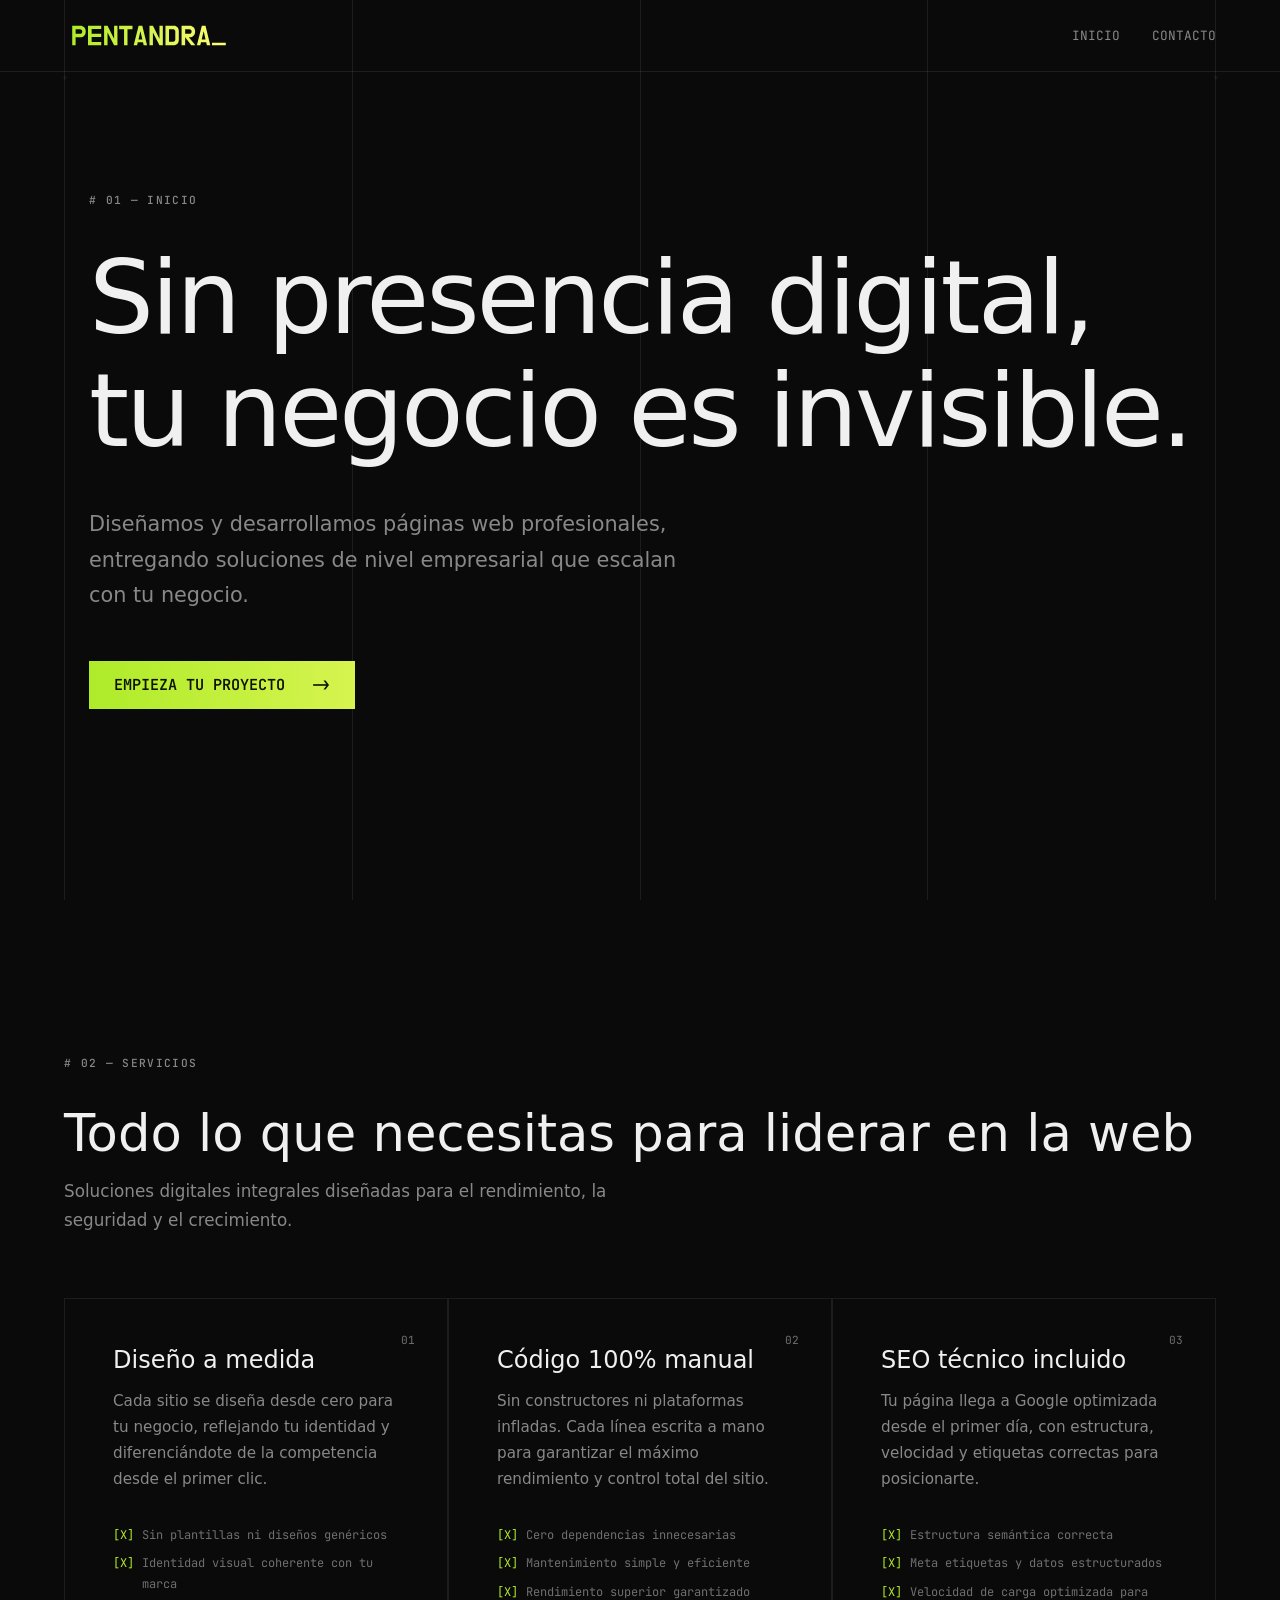
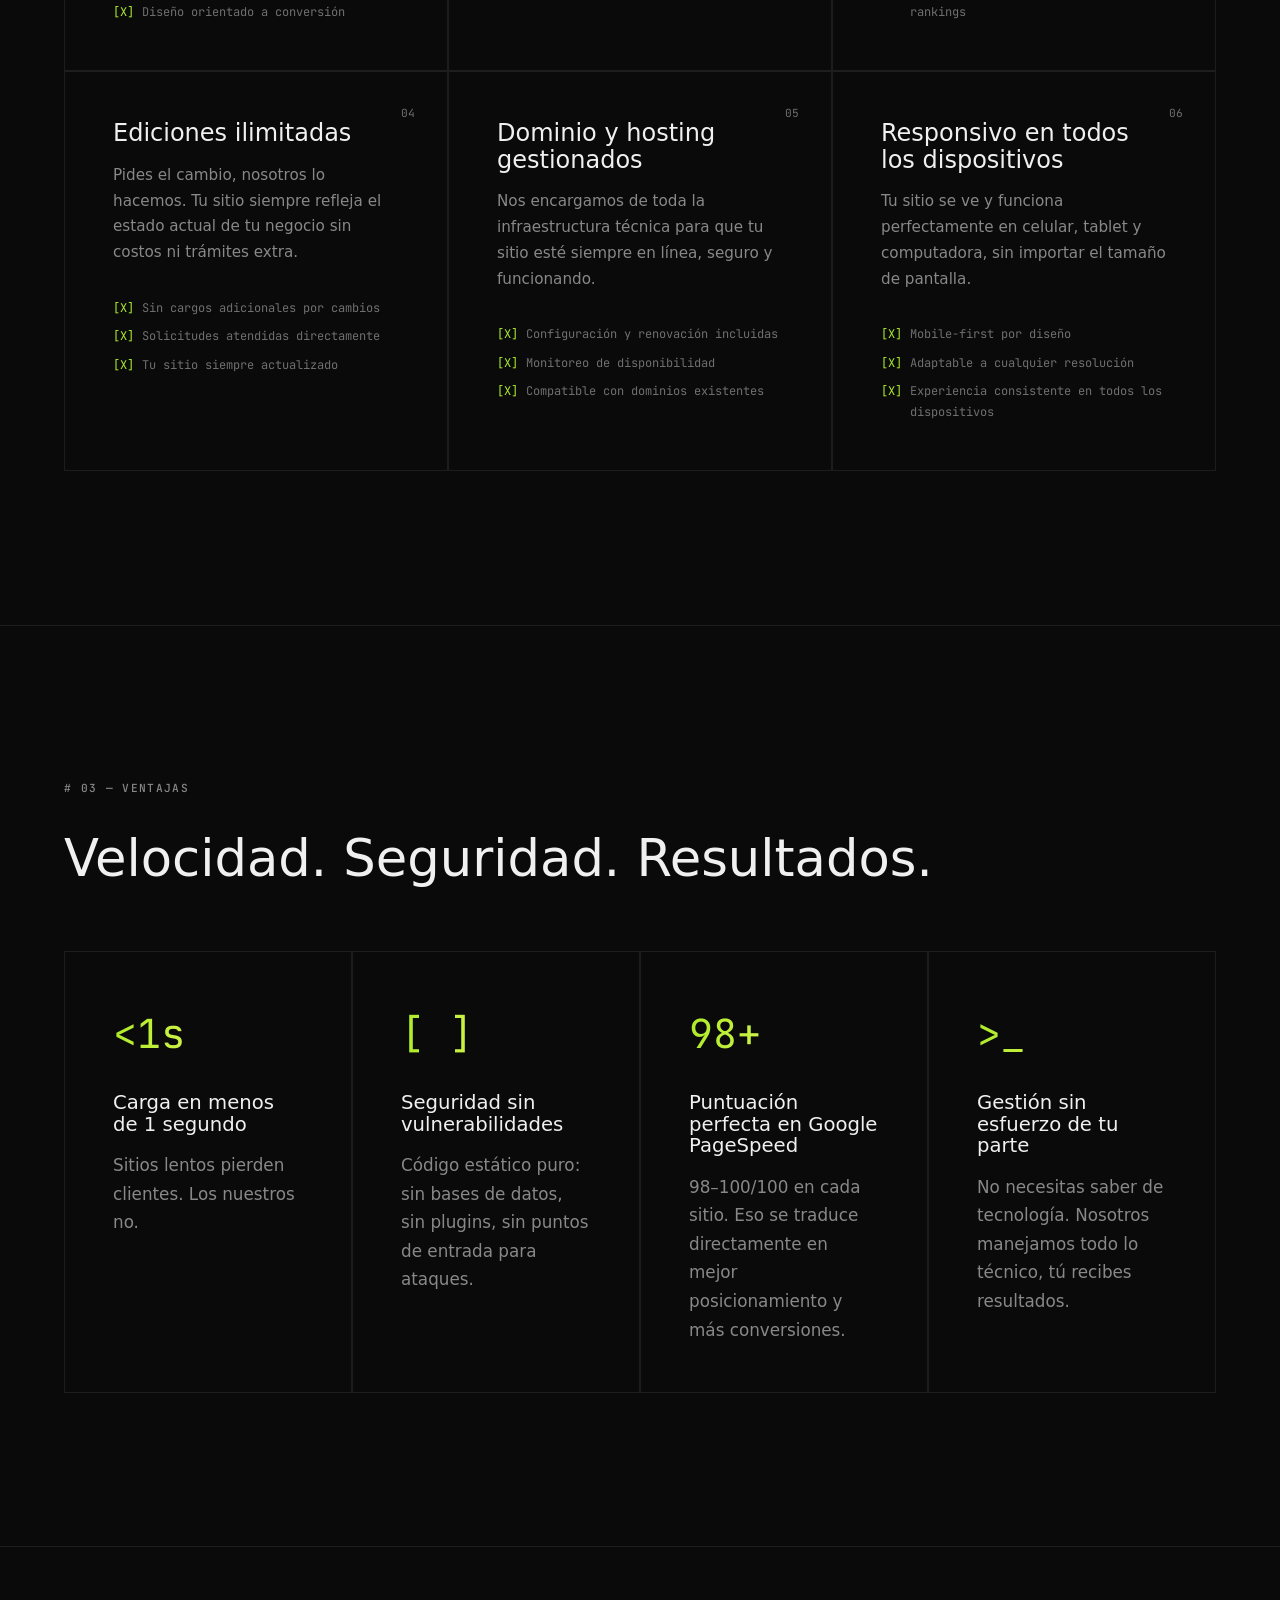
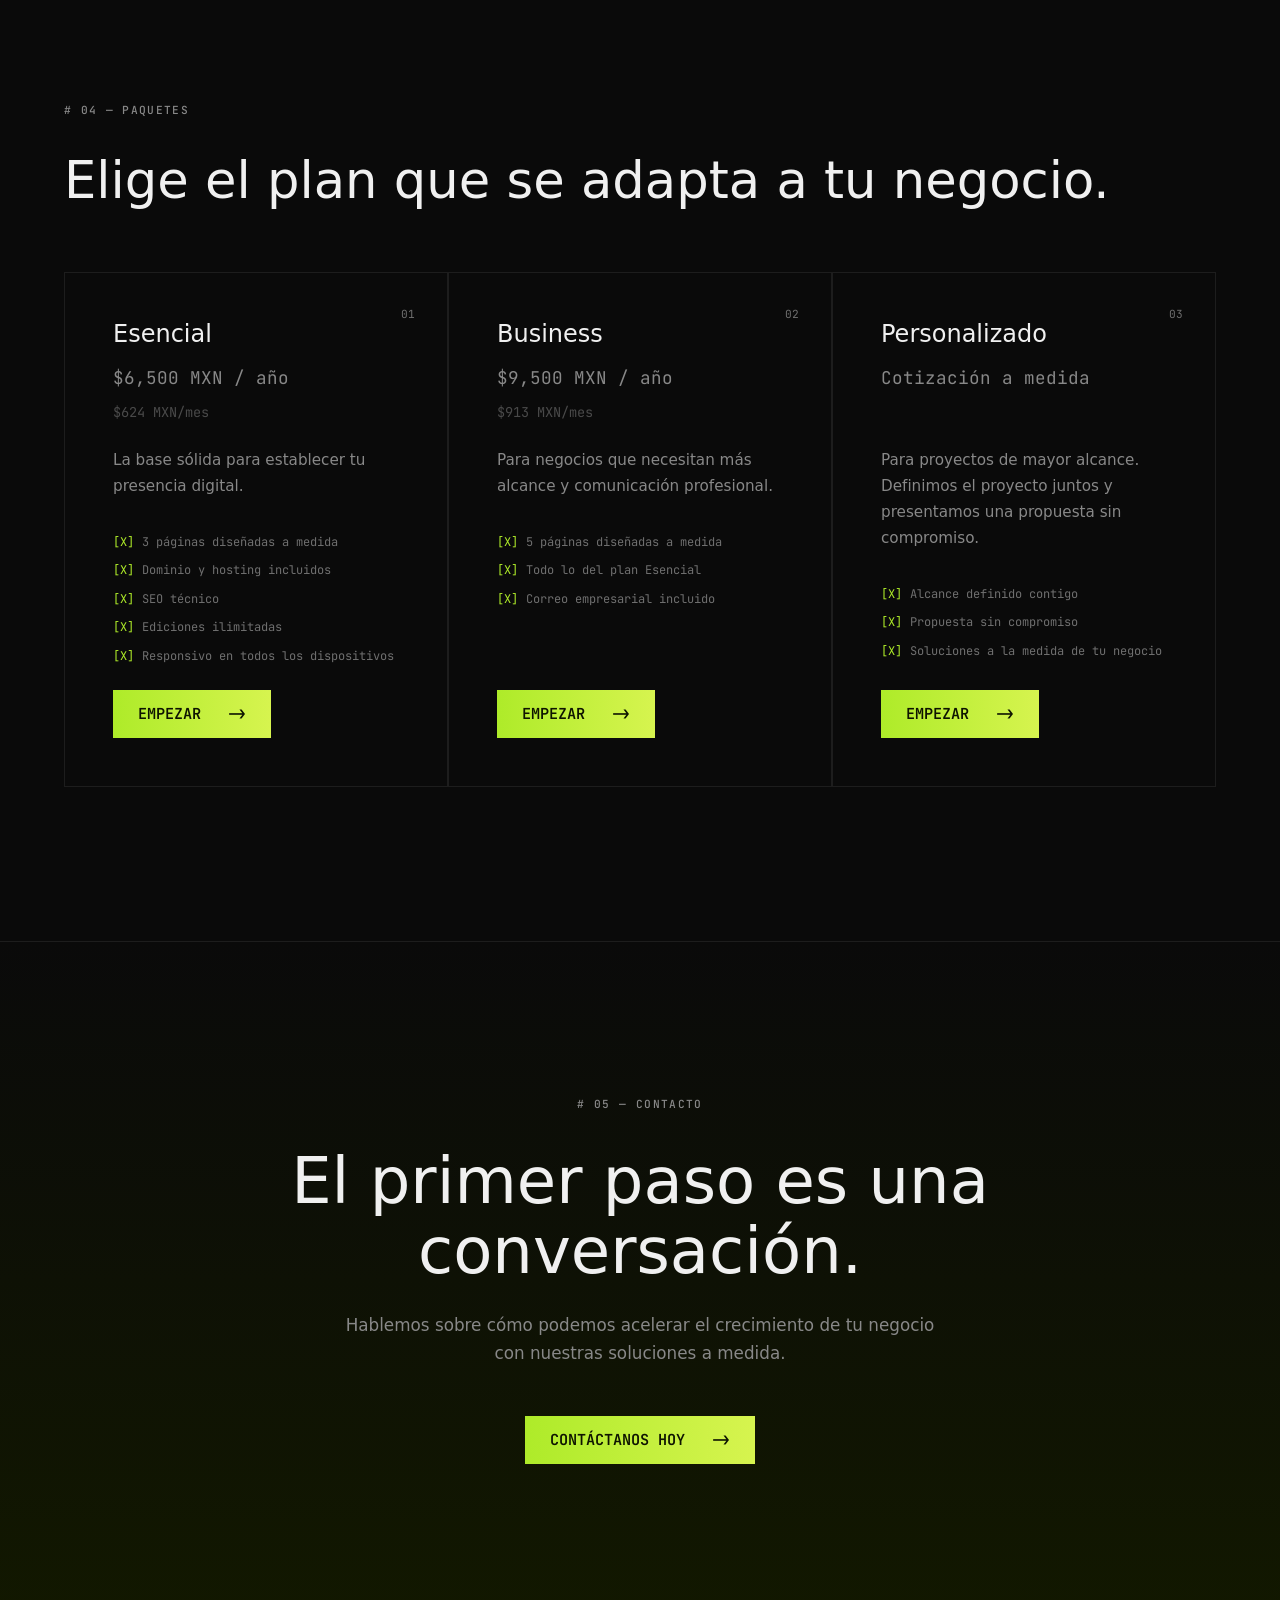
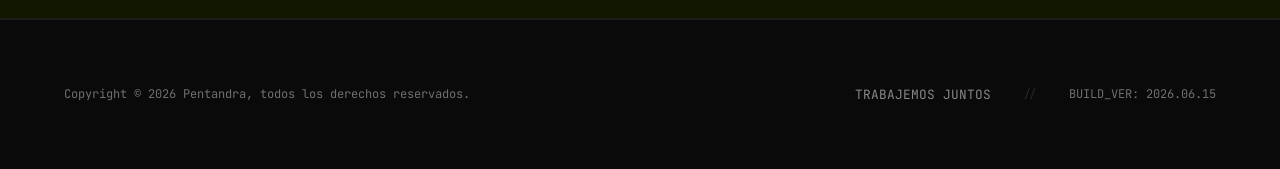
==== commit 2a4c66db: "Ajustes texto y agregar seccion precios" ====
--- a/index.html
+++ b/index.html
@@ -3,7 +3,7 @@
 <head>
     <meta charset="UTF-8">
     <meta name="viewport" content="width=device-width, initial-scale=1.0">
-    <meta name="description" content="Pentandra - Construye el futuro de tu presencia digital. Soluciones integrales de desarrollo web, hosting y servicios cloud.">
+    <meta name="description" content="Pentandra - Diseñamos y desarrollamos páginas web de nivel profesional para pequeñas y medianas empresas, con resultados que hablan por sí solos.">
     <meta name="theme-color" content="#0E1400">
     <title>Pentandra</title>
     
@@ -33,9 +33,6 @@
         <div class="container">
             <a href="index.html" class="logo">
             <img src="images/logo.svg" alt="Logo Pentandra" width="170">
-            <!-- <div class="font-mono" style="position: absolute; top: 10; left: 5; font-size: 0.65rem; color: var(--color-text-tertiary); opacity: 0.5;">
-                    [ 28.6353° N, 106.0889° W ]
-                </div> -->
             </a>
             <div class="nav-links">
                 <a href="index.html" class="nav-link">Inicio</a>
@@ -60,10 +57,10 @@
                 <div data-animate>
                     <span class="eyebrow"># 01 — INICIO</span>
                     <h1 style="font-size: clamp(3rem, 8vw, 7rem); margin-bottom: 2.5rem; letter-spacing: -0.03em;">
-                        Construye el Futuro de <br>Tu Presencia Digital
+                        Sin presencia digital,<br>tu negocio es invisible.
                     </h1>
                     <p style="font-size: clamp(1.1rem, 2vw, 1.3rem); max-width: 600px; margin-bottom: 3rem;">
-                        Del desarrollo web a la infraestructura en la nube, entregamos soluciones de nivel empresarial que escalan con tu negocio.
+                        Diseñamos y desarrollamos páginas web profesionales, entregando soluciones de nivel empresarial que escalan con tu negocio.
                     </p>
                     <a href="contacto.html" class="btn btn-primary btn-animate">
                         Empieza tu proyecto &nbsp; ->
@@ -91,78 +88,72 @@
                     <!-- Service 1 -->
                     <article class="service-card">
                         <span class="service-num">01</span>
-                        <h3>Desarrollo de Páginas Web</h3>
-                        <p>Sitios web personalizados y responsivos, diseñados para convertir visitantes en clientes, utilizando frameworks modernos y mejores prácticas de SEO.</p>
-                        <ul class="feature-list">
-                            <li class="feature-item"><span>[X]</span> Diseño UI/UX personalizado</li>
-                            <li class="feature-item"><span>[X]</span> Responsivo y Mobile-First</li>
-                            <li class="feature-item"><span>[X]</span> Optimizado para SEO</li>
-                            <li class="feature-item"><span>[X]</span> Optimizado para rendimiento</li>
+                        <h3>Diseño a medida</h3>
+                        <p>Cada sitio se diseña desde cero para tu negocio, reflejando tu identidad y diferenciándote de la competencia desde el primer clic.</p>
+                        <ul class="feature-list">
+                            <li class="feature-item"><span>[X]</span> Sin plantillas ni diseños genéricos</li>
+                            <li class="feature-item"><span>[X]</span> Identidad visual coherente con tu marca</li>
+                            <li class="feature-item"><span>[X]</span> Diseño orientado a conversión</li>
                         </ul>
                     </article>
 
                     <!-- Service 2 -->
                     <article class="service-card">
                         <span class="service-num">02</span>
-                        <h3>Hosting y Servicios Web</h3>
-                        <p>Soluciones de hosting confiables y de alto rendimiento, con servicios gestionados para mantener tu presencia web funcionando sin fallos.</p>
-                        <ul class="feature-list">
-                            <li class="feature-item"><span>[X]</span> Gestión de hosting</li>
-                            <li class="feature-item"><span>[X]</span> SSL y Seguridad</li>
-                            <li class="feature-item"><span>[X]</span> Integración de CDN</li>
-                            <li class="feature-item"><span>[X]</span> Copias de Seguridad Automáticas</li>
+                        <h3>Código 100% manual</h3>
+                        <p>Sin constructores ni plataformas infladas. Cada línea escrita a mano para garantizar el máximo rendimiento y control total del sitio.</p>
+                        <ul class="feature-list">
+                            <li class="feature-item"><span>[X]</span> Cero dependencias innecesarias</li>
+                            <li class="feature-item"><span>[X]</span> Mantenimiento simple y eficiente</li>
+                            <li class="feature-item"><span>[X]</span> Rendimiento superior garantizado</li>
                         </ul>
                     </article>
 
                     <!-- Service 3 -->
                     <article class="service-card">
                         <span class="service-num">03</span>
-                        <h3>Desarrollo de Software</h3>
-                        <p>Ingeniería de software integral para aplicaciones web, aplicaciones móviles y sistemas empresariales, construidos con una arquitectura escalable.</p>
-                        <ul class="feature-list">
-                            <li class="feature-item"><span>[X]</span> Desarrollo Full Stack</li>
-                            <li class="feature-item"><span>[X]</span> Diseño y construcción de APIs</li>
-                            <li class="feature-item"><span>[X]</span> Aplicaciones móviles</li>
-                            <li class="feature-item"><span>[X]</span> Diseño UX/UI</li>
+                        <h3>SEO técnico incluido</h3>
+                        <p>Tu página llega a Google optimizada desde el primer día, con estructura, velocidad y etiquetas correctas para posicionarte.</p>
+                        <ul class="feature-list">
+                            <li class="feature-item"><span>[X]</span> Estructura semántica correcta</li>
+                            <li class="feature-item"><span>[X]</span> Meta etiquetas y datos estructurados</li>
+                            <li class="feature-item"><span>[X]</span> Velocidad de carga optimizada para rankings</li>
                         </ul>
                     </article>
 
                     <!-- Service 4 -->
                     <article class="service-card">
                         <span class="service-num">04</span>
-                        <h3>Integración de Software</h3>
-                        <p>Conecta tus herramientas de negocio de manera fluida, automatiza flujos de trabajo y unifica tu stack tecnológico para lograr la máxima eficiencia.</p>
-                        <ul class="feature-list">
-                            <li class="feature-item"><span>[X]</span> Integración de APIs</li>
-                            <li class="feature-item"><span>[X]</span> Conectores de terceros</li>
-                            <li class="feature-item"><span>[X]</span> Migración de datos</li>
-                            <li class="feature-item"><span>[X]</span> Automatización de flujos de trabajo</li>
+                        <h3>Ediciones ilimitadas</h3>
+                        <p>Pides el cambio, nosotros lo hacemos. Tu sitio siempre refleja el estado actual de tu negocio sin costos ni trámites extra.</p>
+                        <ul class="feature-list">
+                            <li class="feature-item"><span>[X]</span> Sin cargos adicionales por cambios</li>
+                            <li class="feature-item"><span>[X]</span> Solicitudes atendidas directamente</li>
+                            <li class="feature-item"><span>[X]</span> Tu sitio siempre actualizado</li>
                         </ul>
                     </article>
 
                     <!-- Service 5 -->
                     <article class="service-card">
                         <span class="service-num">05</span>
-                        <h3>Servicios Cloud y VPS</h3>
-                        <p>Infraestructura en la nube escalable y servidores privados virtuales adaptados a las demandas de tu carga de trabajo, con fiabilidad de nivel empresarial.</p>
-                        <ul class="feature-list">
-                            <li class="feature-item"><span>[X]</span> VPS Escalable</li>
-                            <li class="feature-item"><span>[X]</span> Arquitectura en la nube</li>
-                            <li class="feature-item"><span>[X]</span> Balanceo de carga</li>
-                            <li class="feature-item"><span>[X]</span> 99.9% de disponibilidad garantizado</li>
+                        <h3>Dominio y hosting gestionados</h3>
+                        <p>Nos encargamos de toda la infraestructura técnica para que tu sitio esté siempre en línea, seguro y funcionando.</p>
+                        <ul class="feature-list">
+                            <li class="feature-item"><span>[X]</span> Configuración y renovación incluidas</li>
+                            <li class="feature-item"><span>[X]</span> Monitoreo de disponibilidad</li>
+                            <li class="feature-item"><span>[X]</span> Compatible con dominios existentes</li>
                         </ul>
                     </article>
 
                     <!-- Service 6 -->
                     <article class="service-card">
                         <span class="service-num">06</span>
-                        <h3>Soluciones E-Commerce</h3>
-                        <p>Desarrollo integral de tiendas en línea con integración de pasarelas de pago, gestión de catálogo de productos y diseño enfocado en conversión.</p>
-                        <ul class="feature-list">
-                            <li class="feature-item"><span>[X]</span> Desarrollo de Tiendas en Línea</li>
-                            <li class="feature-item"><span>[X]</span> Integración de Pasarelas de Pago</li>
-                            <li class="feature-item"><span>[X]</span> Gestión de Catálogo de Productos</li>
-                            <li class="feature-item"><span>[X]</span> Optimización de Conversión</li>
+                        <h3>Responsivo en todos los dispositivos</h3>
+                        <p>Tu sitio se ve y funciona perfectamente en celular, tablet y computadora, sin importar el tamaño de pantalla.</p>
+                        <ul class="feature-list">
+                            <li class="feature-item"><span>[X]</span> Mobile-first por diseño</li>
+                            <li class="feature-item"><span>[X]</span> Adaptable a cualquier resolución</li>
+                            <li class="feature-item"><span>[X]</span> Experiencia consistente en todos los dispositivos</li>
                         </ul>
                     </article>
                 </div>
@@ -174,25 +165,97 @@
             <div class="container">
                 <div data-animate>
                     <span class="eyebrow"># 03 — VENTAJAS</span>
-                    <h2 style="font-size: clamp(2rem, 4vw, 3.5rem); margin-bottom: 4rem;">El Equipo Adecuado, Ahora Mismo</h2>
-                </div>
-
-                <div class="auto-grid" style="grid-template-columns: repeat(auto-fit, minmax(min(100%, 350px), 1fr));" data-animate>
-                    <div style="padding: 3rem;">
-                        <div class="font-mono text-gradient" style="font-size: 2.5rem; margin-bottom: 1.5rem;">{ }</div>
-                        <h3 style="margin-bottom: 1rem;">Tecnología de Vanguardia</h3>
-                        <p>Usamos los frameworks más recientes y enfoques nativos de la nube para ofrecer soluciones preparadas para el futuro.</p>
+                    <h2 style="font-size: clamp(2rem, 4vw, 3.5rem); margin-bottom: 4rem;">Velocidad. Seguridad. Resultados.</h2>
+                </div>
+
+                <div class="auto-grid auto-grid--4" data-animate>
+                    <div style="padding: 3rem;">
+                        <div class="font-mono text-gradient" style="font-size: 2.5rem; margin-bottom: 1.5rem;">&lt;1s</div>
+                        <h3 style="margin-bottom: 1rem;">Carga en menos de 1 segundo</h3>
+                        <p>Sitios lentos pierden clientes. Los nuestros no.</p>
                     </div>
                     <div style="padding: 3rem;">
                         <div class="font-mono text-gradient" style="font-size: 2.5rem; margin-bottom: 1.5rem;">[ ]</div>
-                        <h3 style="margin-bottom: 1rem;">Seguridad Empresarial</h3>
-                        <p>Protocolos de seguridad de nivel bancario, SSL, protección contra DDoS y auditorías periódicas mantienen tus datos seguros.</p>
+                        <h3 style="margin-bottom: 1rem;">Seguridad sin vulnerabilidades</h3>
+                        <p>Código estático puro: sin bases de datos, sin plugins, sin puntos de entrada para ataques.</p>
+                    </div>
+                    <div style="padding: 3rem;">
+                        <div class="font-mono text-gradient" style="font-size: 2.5rem; margin-bottom: 1.5rem;">98+</div>
+                        <h3 style="margin-bottom: 1rem;">Puntuación perfecta en Google PageSpeed</h3>
+                        <p>98–100/100 en cada sitio. Eso se traduce directamente en mejor posicionamiento y más conversiones.</p>
                     </div>
                     <div style="padding: 3rem;">
                         <div class="font-mono text-gradient" style="font-size: 2.5rem; margin-bottom: 1.5rem;">>_</div>
-                        <h3 style="margin-bottom: 1rem;">Soporte 24/7</h3>
-                        <p>Nuestro equipo dedicado está disponible las 24 horas del día para resolver problemas y responder tus preguntas.</p>
-                    </div>
+                        <h3 style="margin-bottom: 1rem;">Gestión sin esfuerzo de tu parte</h3>
+                        <p>No necesitas saber de tecnología. Nosotros manejamos todo lo técnico, tú recibes resultados.</p>
+                    </div>
+                </div>
+            </div>
+        </section>
+
+        <!-- PRICING SECTION -->
+        <section id="paquetes" class="section">
+            <div class="container">
+                <div data-animate>
+                    <span class="eyebrow"># 04 — PAQUETES</span>
+                    <div style="display: flex; flex-direction: column; gap: 1rem; margin-bottom: 4rem;">
+                        <h2 style="font-size: clamp(2rem, 4vw, 3.5rem);">Elige el plan que se adapta a tu negocio.</h2>
+                    </div>
+                </div>
+
+                <div class="auto-grid" style="grid-template-columns: repeat(auto-fit, minmax(min(100%, 300px), 1fr));" data-animate>
+                    <!-- Plan Esencial -->
+                    <article class="service-card">
+                        <span class="service-num">01</span>
+                        <h3>Esencial</h3>
+                        <p class="font-mono" style="font-size: 1.1rem; margin-bottom: 0.5rem;">$6,500 MXN / año</p>
+                        <p class="font-mono" style="font-size: 0.85rem; opacity: 0.5; margin-bottom: 1.5rem;">$624 MXN/mes</p>
+                        <p>La base sólida para establecer tu presencia digital.</p>
+                        <ul class="feature-list">
+                            <li class="feature-item"><span>[X]</span> 3 páginas diseñadas a medida</li>
+                            <li class="feature-item"><span>[X]</span> Dominio y hosting incluidos</li>
+                            <li class="feature-item"><span>[X]</span> SEO técnico</li>
+                            <li class="feature-item"><span>[X]</span> Ediciones ilimitadas</li>
+                            <li class="feature-item"><span>[X]</span> Responsivo en todos los dispositivos</li>
+                        </ul>
+                        <a href="contacto.html" class="btn btn-primary btn-animate" style="margin-top: 2rem; display: inline-block;">
+                            Empezar &nbsp; ->
+                        </a>
+                    </article>
+
+                    <!-- Plan Business -->
+                    <article class="service-card">
+                        <span class="service-num">02</span>
+                        <h3>Business</h3>
+                        <p class="font-mono" style="font-size: 1.1rem; margin-bottom: 0.5rem;">$9,500 MXN / año</p>
+                        <p class="font-mono" style="font-size: 0.85rem; opacity: 0.5; margin-bottom: 1.5rem;">$913 MXN/mes</p>
+                        <p>Para negocios que necesitan más alcance y comunicación profesional.</p>
+                        <ul class="feature-list">
+                            <li class="feature-item"><span>[X]</span> 5 páginas diseñadas a medida</li>
+                            <li class="feature-item"><span>[X]</span> Todo lo del plan Esencial</li>
+                            <li class="feature-item"><span>[X]</span> Correo empresarial incluido</li>
+                        </ul>
+                        <a href="contacto.html" class="btn btn-primary btn-animate" style="margin-top: 2rem; display: inline-block;">
+                            Empezar &nbsp; ->
+                        </a>
+                    </article>
+
+                    <!-- Plan Personalizado -->
+                    <article class="service-card">
+                        <span class="service-num">03</span>
+                        <h3>Personalizado</h3>
+                        <p class="font-mono" style="font-size: 1.1rem; margin-bottom: 0.5rem;">Cotización a medida</p>
+                        <p class="font-mono" style="font-size: 0.85rem; opacity: 0.5; margin-bottom: 1.5rem;">&nbsp;</p>
+                        <p>Para proyectos de mayor alcance. Definimos el proyecto juntos y presentamos una propuesta sin compromiso.</p>
+                        <ul class="feature-list">
+                            <li class="feature-item"><span>[X]</span> Alcance definido contigo</li>
+                            <li class="feature-item"><span>[X]</span> Propuesta sin compromiso</li>
+                            <li class="feature-item"><span>[X]</span> Soluciones a la medida de tu negocio</li>
+                        </ul>
+                        <a href="contacto.html" class="btn btn-primary btn-animate" style="margin-top: 2rem; display: inline-block;">
+                            Empezar &nbsp; ->
+                        </a>
+                    </article>
                 </div>
             </div>
         </section>
@@ -201,8 +264,8 @@
         <section class="section" style="text-align: center; background: linear-gradient(to bottom, var(--color-bg), var(--color-bg-secondary));">
             <div class="container">
                 <div data-animate>
-                    <span class="eyebrow"># 04 — CONTACTO</span>
-                    <h2 style="font-size: clamp(2rem, 5vw, 4.5rem); margin-bottom: 1.5rem;">Comienza tu próximo proyecto digital ahora</h2>
+                    <span class="eyebrow"># 05 — CONTACTO</span>
+                    <h2 style="font-size: clamp(2rem, 5vw, 4.5rem); margin-bottom: 1.5rem;">El primer paso es una conversación.</h2>
                     <p style="max-width: 600px; margin: 0 auto 3rem;">Hablemos sobre cómo podemos acelerar el crecimiento de tu negocio con nuestras soluciones a medida.</p>
                     <a href="contacto.html" class="btn btn-primary btn-animate">
                         Contáctanos hoy &nbsp; ->
@@ -219,7 +282,7 @@
                 <div style="display: flex; gap: 2rem;">
                     <a href="contacto.html" class="nav-link">Trabajemos Juntos</a>
                     <span class="font-mono" style="opacity: 0.3;">//</span>
-                    <span class="font-mono">BUILD_VER: 2026.06.02</span>
+                    <span class="font-mono">BUILD_VER: 2026.06.15</span>
                 </div>
             </div>
         </div>
--- a/css/layout.css
+++ b/css/layout.css
@@ -81,3 +81,19 @@
   border-top: var(--grid-line);
   border-left: var(--grid-line);
 }
+
+.auto-grid--4 {
+    grid-template-columns: repeat(4, 1fr);
+}
+
+@media (max-width: 1024px) {
+    .auto-grid--4 {
+        grid-template-columns: repeat(2, 1fr);
+    }
+}
+
+@media (max-width: 600px) {
+    .auto-grid--4 {
+        grid-template-columns: 1fr;
+    }
+}
--- a/css/components.css
+++ b/css/components.css
@@ -96,6 +96,16 @@
   border-color: var(--color-border-hover);
 }
 
+#paquetes .service-card {
+    display: flex;
+    flex-direction: column;
+}
+
+#paquetes .service-card .btn {
+    margin-top: auto !important;
+    align-self: flex-start;
+}
+
 /* Advantage Cards */
 .advantage-card {
   padding: 3rem;
@@ -130,6 +140,10 @@
   display: flex;
   flex-direction: column;
   gap: 0.5rem;
+}
+
+#paquetes .service-card .feature-list {
+    margin-bottom: 1.5rem;
 }
 
 .feature-item {
